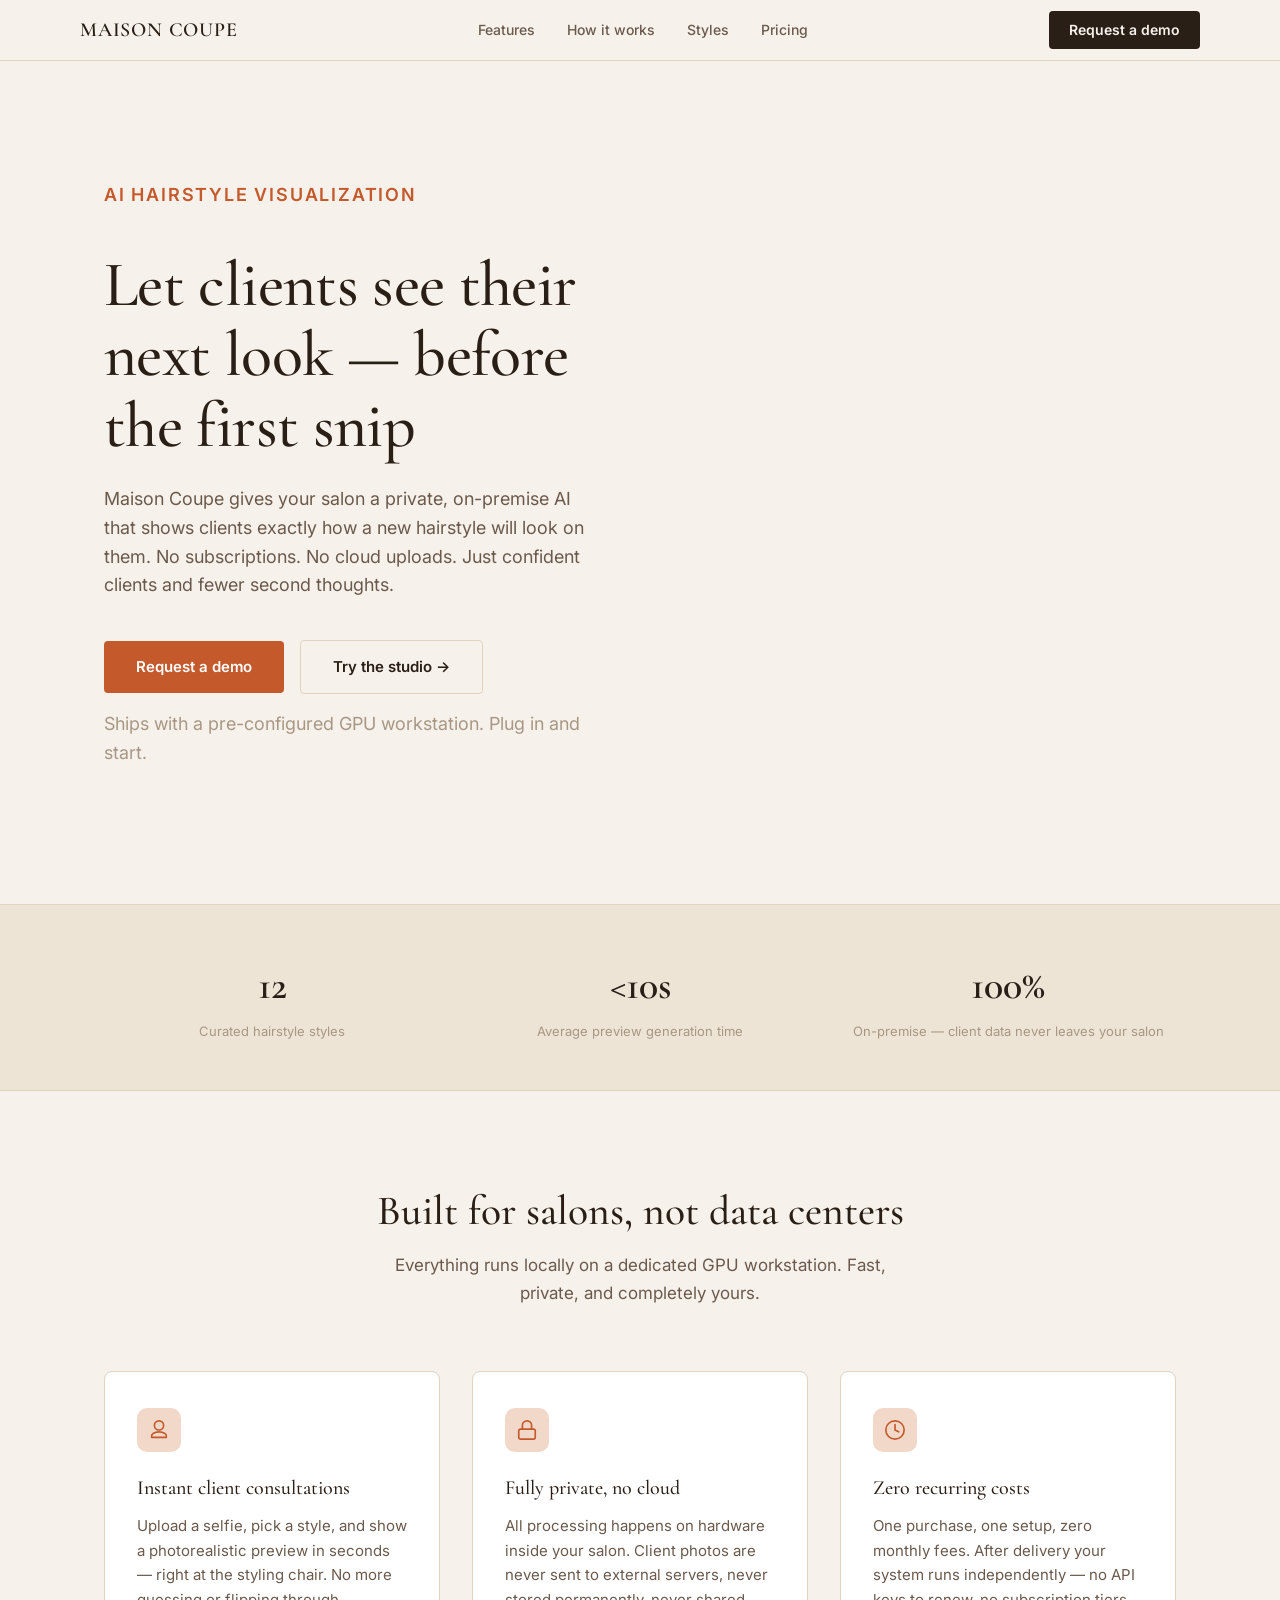
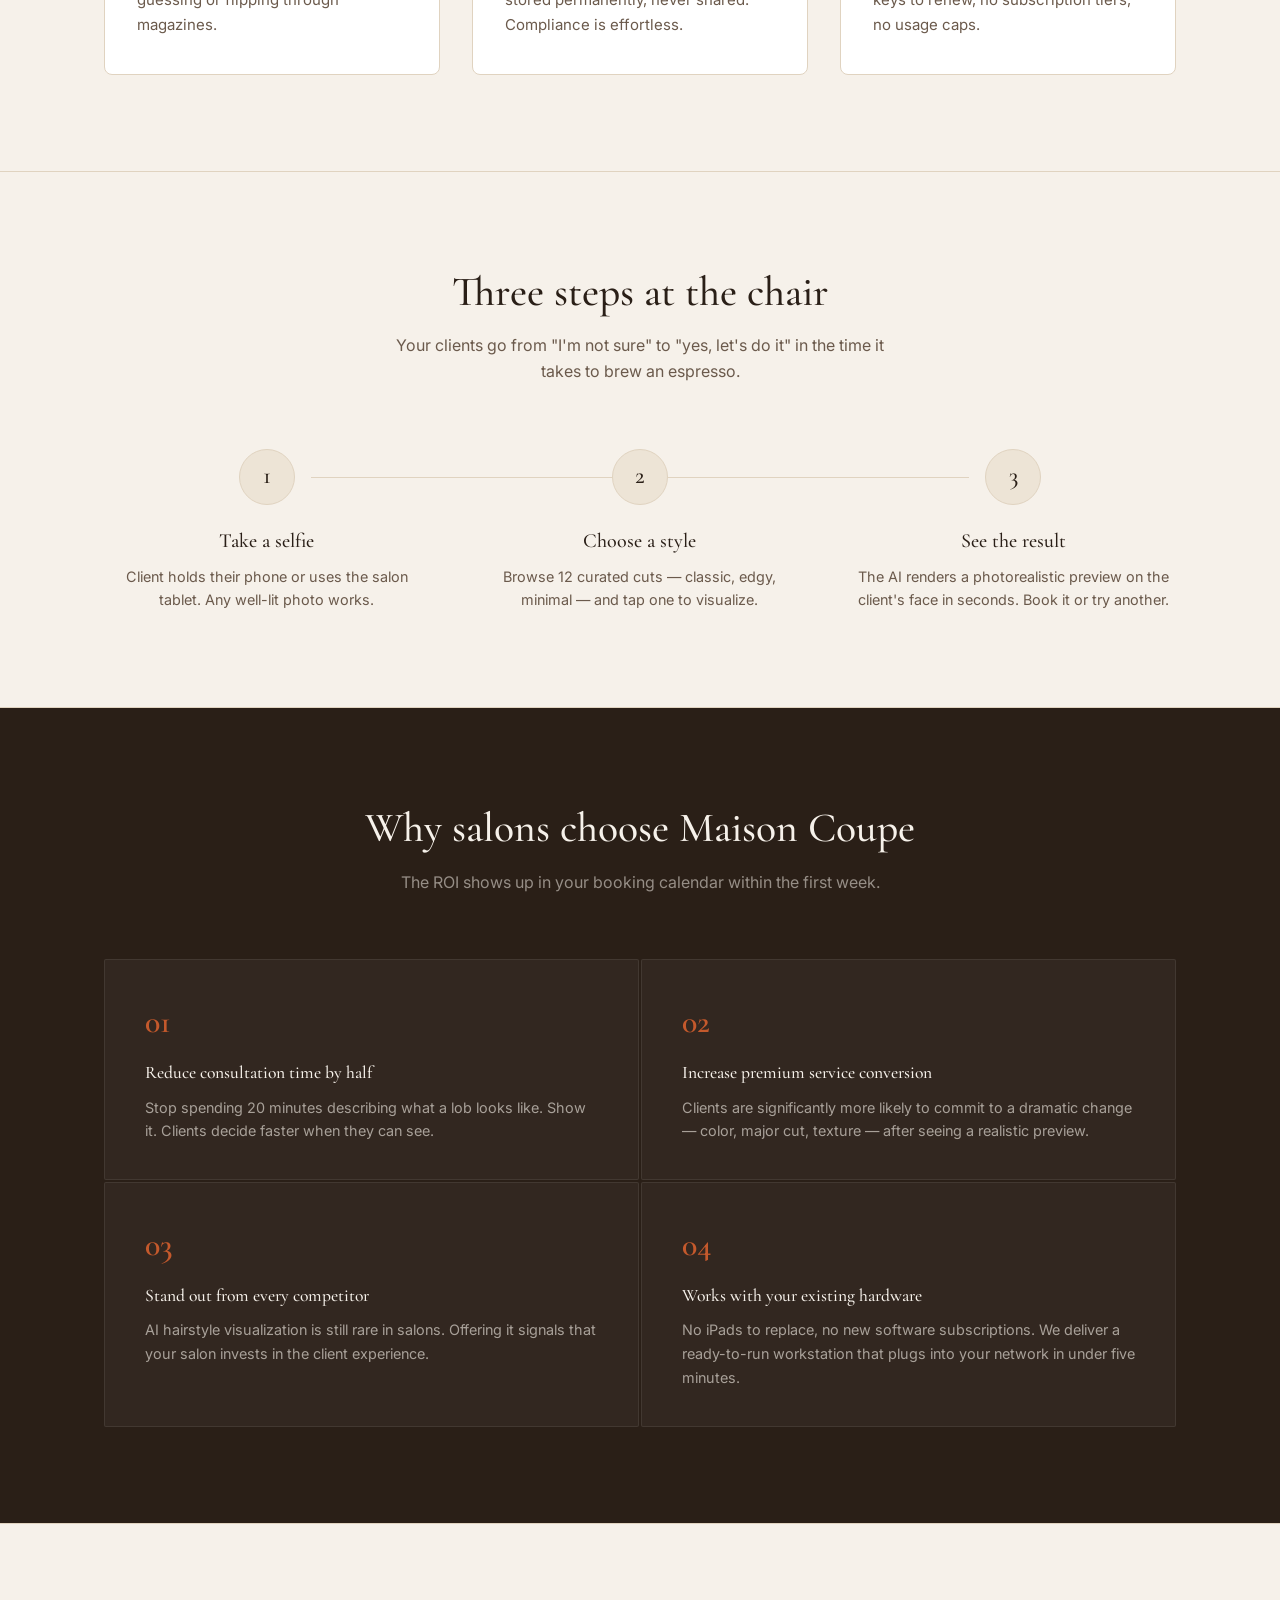
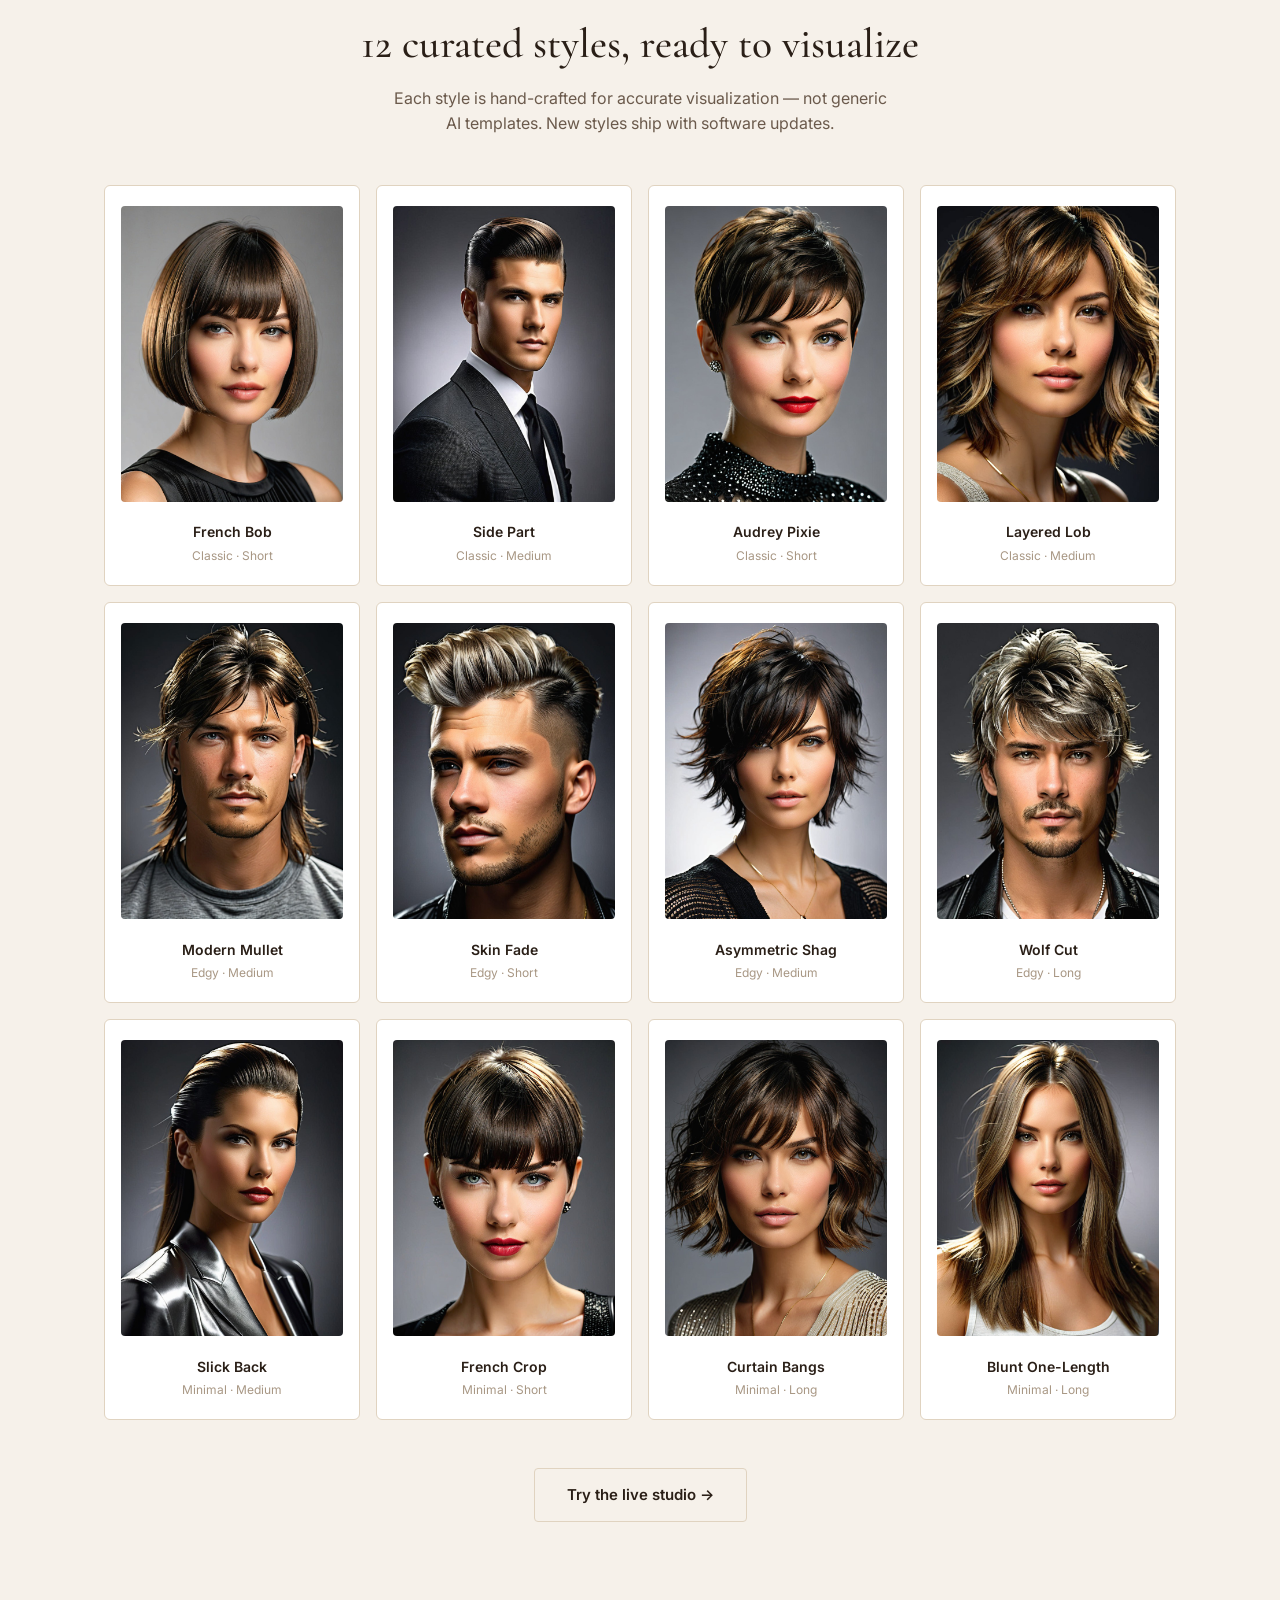
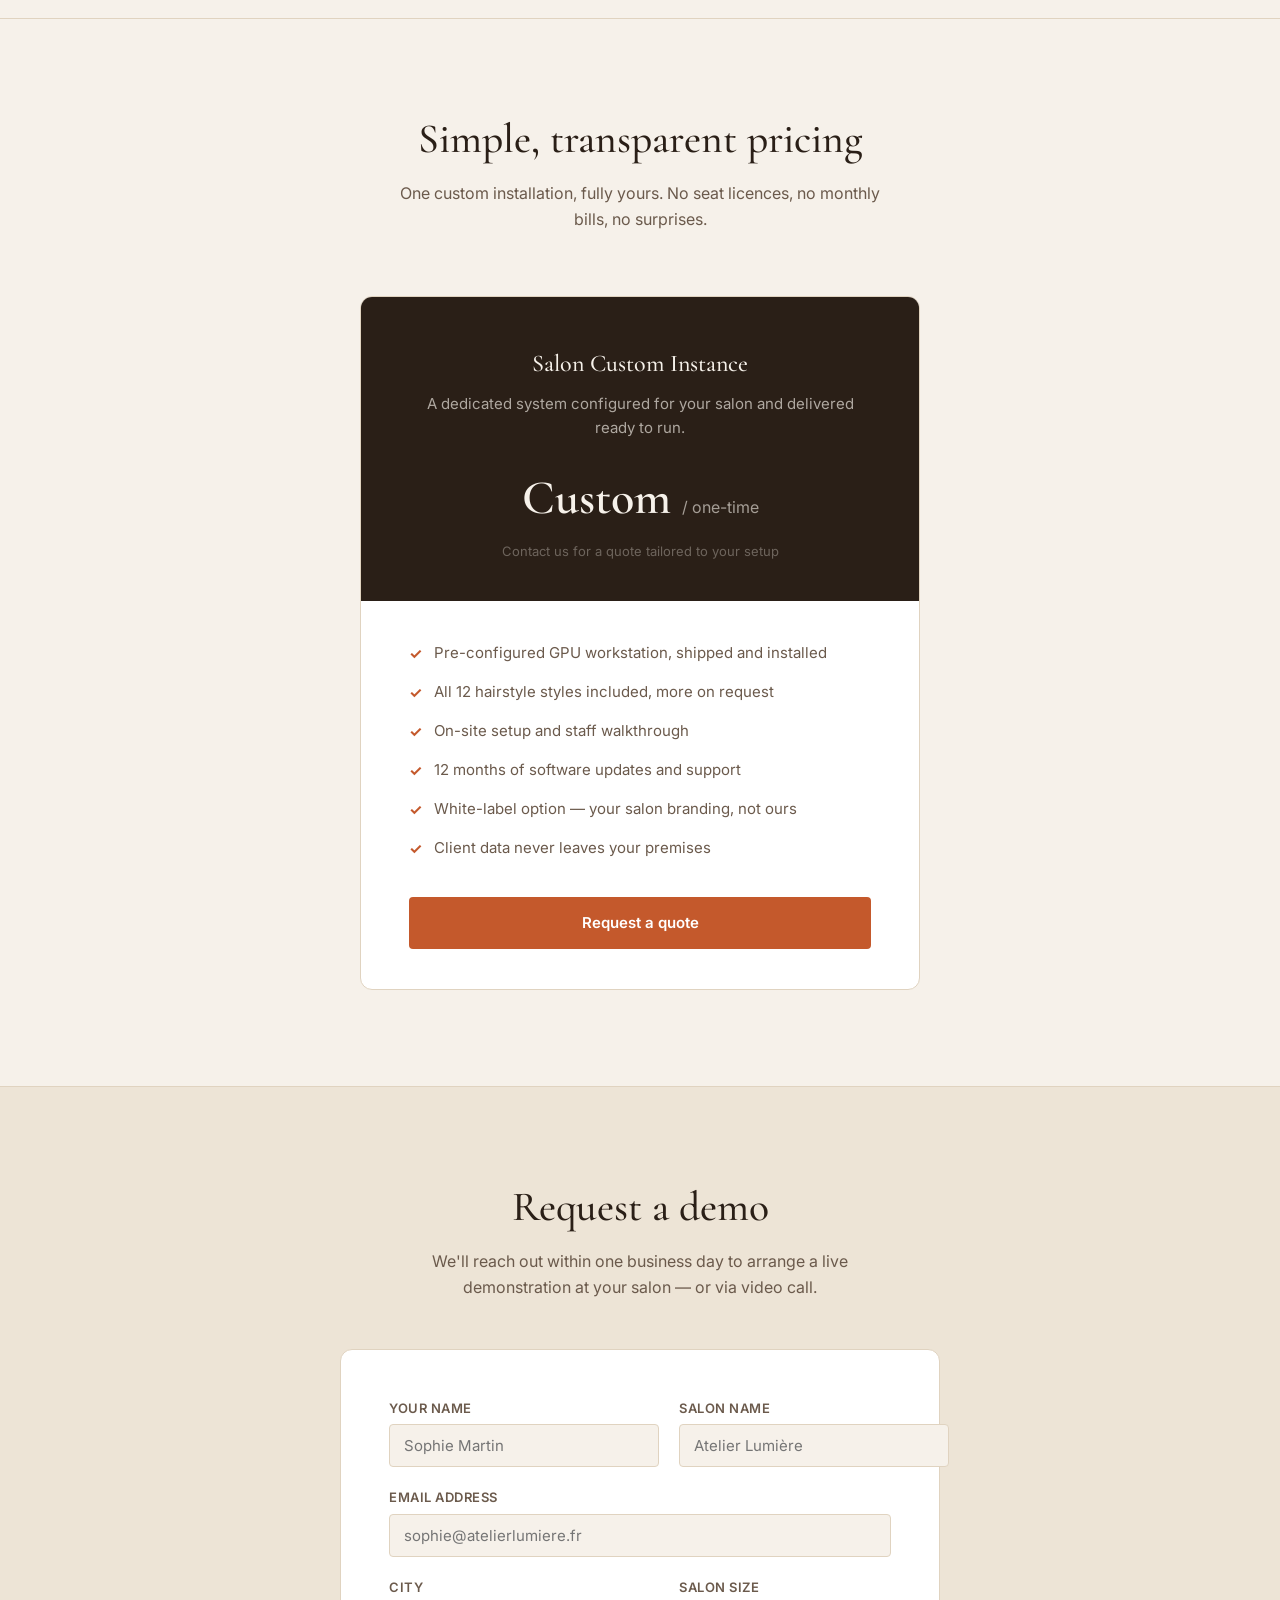
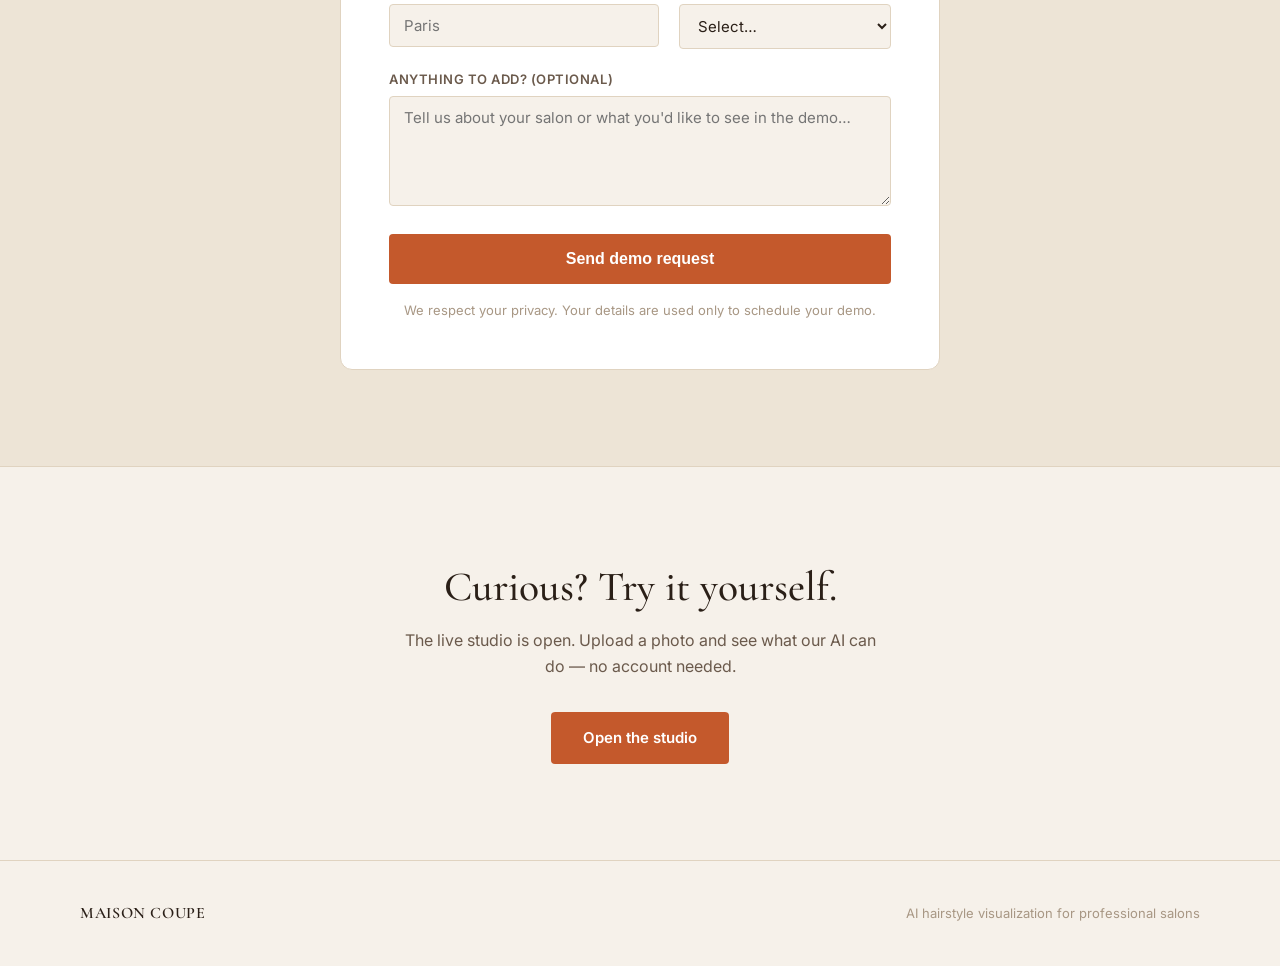
==== public/index.html @ 4256d1d9 "Add Maison Coupe hairstyle visualization app Flask SDXL API with TurboVisionXL, face-swap, optional " ====
<!doctype html>
<html lang="en">
<head>
  <meta charset="utf-8" />
  <meta name="viewport" content="width=device-width, initial-scale=1" />
  <title>Maison Coupe — AI Hairstyle Visualization for Salons</title>
  <link rel="preconnect" href="https://fonts.googleapis.com" />
  <link rel="preconnect" href="https://fonts.gstatic.com" crossorigin />
  <link rel="stylesheet" href="https://fonts.googleapis.com/css2?family=Cormorant+Garamond:ital,wght@0,400;0,500;0,600;1,400;1,500&family=Inter:wght@400;500;600&display=swap" />
  <style>
    *, *::before, *::after { box-sizing: border-box; margin: 0; padding: 0; }

    :root {
      --bg:         #f6f1ea;
      --bg-soft:    #ede4d6;
      --surface:    #ffffff;
      --ink:        #2a1f17;
      --ink-soft:   #6b5a4c;
      --ink-faint:  #a89784;
      --line:       #e0d3c0;
      --accent:     #c4592c;
      --accent-soft:#f1d8c8;
      --r:          4px;
    }

    html { scroll-behavior: smooth; }

    body {
      font-family: 'Inter', sans-serif;
      background: var(--bg);
      color: var(--ink);
      font-size: 16px;
      line-height: 1.6;
    }

    /* ── Typography ──────────────────────────────────────────── */
    h1, h2, h3, .serif { font-family: 'Cormorant Garamond', Georgia, serif; }

    h1 { font-size: clamp(2.4rem, 5vw, 4rem); font-weight: 500; line-height: 1.1; letter-spacing: -0.01em; }
    h2 { font-size: clamp(1.8rem, 3.5vw, 2.6rem); font-weight: 500; line-height: 1.2; }
    h3 { font-size: 1.25rem; font-weight: 500; }
    p  { color: var(--ink-soft); }

    /* ── Layout ──────────────────────────────────────────────── */
    .wrap  { max-width: 1120px; margin: 0 auto; padding: 0 24px; }
    .wrap-sm { max-width: 720px; margin: 0 auto; padding: 0 24px; }

    section { padding: 96px 0; }
    section + section { border-top: 1px solid var(--line); }

    /* ── Nav ─────────────────────────────────────────────────── */
    nav {
      position: sticky; top: 0; z-index: 100;
      background: rgba(246,241,234,.92);
      backdrop-filter: blur(12px);
      border-bottom: 1px solid var(--line);
      padding: 0 24px;
    }
    .nav-inner {
      max-width: 1120px; margin: 0 auto;
      display: flex; align-items: center; justify-content: space-between;
      height: 60px;
    }
    .nav-logo { font-family: 'Cormorant Garamond', serif; font-size: 1.25rem; font-weight: 600; letter-spacing: .04em; text-decoration: none; color: var(--ink); }
    .nav-links { display: flex; gap: 32px; list-style: none; }
    .nav-links a { font-size: .875rem; font-weight: 500; text-decoration: none; color: var(--ink-soft); transition: color .15s; }
    .nav-links a:hover { color: var(--ink); }
    .nav-cta { font-size: .875rem; font-weight: 600; padding: 8px 20px; border-radius: var(--r); background: var(--ink); color: var(--bg); text-decoration: none; transition: opacity .15s; }
    .nav-cta:hover { opacity: .8; }

    /* ── Buttons ─────────────────────────────────────────────── */
    .btn {
      display: inline-block; font-size: .9375rem; font-weight: 600;
      padding: 14px 32px; border-radius: var(--r);
      text-decoration: none; transition: opacity .15s, transform .1s;
      cursor: pointer; border: none;
    }
    .btn:active { transform: scale(.98); }
    .btn-primary { background: var(--accent); color: #fff; }
    .btn-primary:hover { opacity: .88; }
    .btn-ghost   { background: transparent; color: var(--ink); border: 1.5px solid var(--line); }
    .btn-ghost:hover { border-color: var(--ink-soft); }

    /* ── Hero ────────────────────────────────────────────────── */
    .hero {
      padding: 120px 0 96px;
      display: grid;
      grid-template-columns: 1fr 1fr;
      gap: 64px;
      align-items: center;
    }
    .hero-eyebrow {
      font-size: .75rem; font-weight: 600; letter-spacing: .1em; text-transform: uppercase;
      color: var(--accent); margin-bottom: 20px;
    }
    .hero h1 { margin-bottom: 24px; }
    .hero p   { font-size: 1.125rem; margin-bottom: 40px; max-width: 480px; }
    .hero-actions { display: flex; gap: 16px; flex-wrap: wrap; align-items: center; }
    .hero-note { font-size: .8125rem; color: var(--ink-faint); }

    .hero-visual {
      background: var(--bg-soft);
      border: 1px solid var(--line);
      border-radius: 8px;
      aspect-ratio: 4/5;
      display: flex; flex-direction: column;
      overflow: hidden;
      position: relative;
    }
    .hero-visual-label {
      font-size: .6875rem; font-weight: 600; letter-spacing: .08em; text-transform: uppercase;
      color: var(--ink-faint); padding: 16px 20px 0;
    }
    .before-after {
      flex: 1;
      display: grid; grid-template-columns: 1fr 1fr;
      gap: 8px; padding: 12px 16px 16px;
    }
    .ba-card {
      border-radius: 6px; background: var(--bg);
      border: 1px solid var(--line);
      display: flex; flex-direction: column; align-items: center; justify-content: center;
      padding: 20px 12px; gap: 10px;
    }
    .ba-card-label { font-size: .6875rem; font-weight: 600; letter-spacing: .06em; text-transform: uppercase; color: var(--ink-faint); }
    .silhouette-demo {
      width: 64px; height: 80px;
      display: flex; align-items: center; justify-content: center;
    }
    .arrow-between {
      position: absolute; top: 50%; left: 50%;
      transform: translate(-50%, -50%);
      width: 32px; height: 32px;
      background: var(--surface); border: 1px solid var(--line);
      border-radius: 50%;
      display: flex; align-items: center; justify-content: center;
      font-size: .75rem; color: var(--ink-soft); z-index: 2;
    }
    .demo-pill {
      margin: 0 16px 16px;
      background: var(--accent-soft);
      border-radius: 4px;
      padding: 10px 16px;
      font-size: .8125rem; color: var(--accent);
      font-weight: 600; text-align: center;
    }

    /* ── Stats strip ─────────────────────────────────────────── */
    .stats {
      padding: 48px 0;
      background: var(--bg-soft);
      border-top: 1px solid var(--line);
      border-bottom: 1px solid var(--line);
    }
    .stats-grid {
      display: grid; grid-template-columns: repeat(3, 1fr);
      gap: 32px; text-align: center;
    }
    .stat-number { font-family: 'Cormorant Garamond', serif; font-size: 2.5rem; font-weight: 600; color: var(--ink); }
    .stat-label  { font-size: .8125rem; color: var(--ink-faint); margin-top: 4px; }

    /* ── Features ────────────────────────────────────────────── */
    .features-header { text-align: center; margin-bottom: 64px; }
    .features-header p { margin: 16px auto 0; max-width: 540px; font-size: 1.0625rem; }
    .features-grid { display: grid; grid-template-columns: repeat(3, 1fr); gap: 32px; }
    .feature-card {
      background: var(--surface);
      border: 1px solid var(--line);
      border-radius: 8px;
      padding: 36px 32px;
    }
    .feature-icon {
      width: 44px; height: 44px; border-radius: 10px;
      background: var(--accent-soft);
      display: flex; align-items: center; justify-content: center;
      margin-bottom: 20px;
    }
    .feature-icon svg { width: 22px; height: 22px; stroke: var(--accent); fill: none; stroke-width: 1.8; }
    .feature-card h3 { margin-bottom: 10px; }
    .feature-card p { font-size: .9375rem; line-height: 1.65; }

    /* ── How it works ────────────────────────────────────────── */
    .how-header { text-align: center; margin-bottom: 64px; }
    .how-header p { margin: 16px auto 0; max-width: 500px; }
    .steps { display: grid; grid-template-columns: repeat(3, 1fr); gap: 48px; position: relative; }
    .steps::before {
      content: '';
      position: absolute; top: 28px; left: calc(16.67% + 28px); right: calc(16.67% + 28px);
      height: 1px; background: var(--line);
    }
    .step { text-align: center; }
    .step-num {
      width: 56px; height: 56px; border-radius: 50%;
      background: var(--bg-soft); border: 1px solid var(--line);
      font-family: 'Cormorant Garamond', serif; font-size: 1.5rem; font-weight: 500;
      display: flex; align-items: center; justify-content: center;
      margin: 0 auto 20px; position: relative; z-index: 1;
      color: var(--ink);
    }
    .step h3 { margin-bottom: 8px; }
    .step p { font-size: .9rem; }

    /* ── Benefits ────────────────────────────────────────────── */
    .benefits { background: var(--ink); color: var(--bg); }
    .benefits h2, .benefits p { color: inherit; }
    .benefits p { color: rgba(246,241,234,.7); }
    .benefits-header { text-align: center; margin-bottom: 64px; }
    .benefits-header p { margin: 16px auto 0; max-width: 520px; opacity: .75; }
    .benefits-grid { display: grid; grid-template-columns: repeat(2, 1fr); gap: 2px; }
    .benefit-item {
      background: rgba(255,255,255,.04);
      border: 1px solid rgba(255,255,255,.08);
      padding: 36px 40px;
      border-radius: 2px;
    }
    .benefit-item h3 { color: var(--bg); margin-bottom: 8px; font-size: 1.1rem; }
    .benefit-item p  { font-size: .9rem; color: rgba(246,241,234,.6); line-height: 1.65; }
    .benefit-num {
      font-family: 'Cormorant Garamond', serif; font-size: 2rem; color: var(--accent);
      font-weight: 600; margin-bottom: 12px; display: block;
    }

    /* ── Styles catalog ──────────────────────────────────────── */
    .catalog-header { text-align: center; margin-bottom: 48px; }
    .catalog-header p { margin: 16px auto 0; max-width: 500px; }
    .catalog-grid {
      display: grid; grid-template-columns: repeat(4, 1fr);
      gap: 16px;
    }
    .catalog-item {
      background: var(--surface); border: 1px solid var(--line);
      border-radius: 6px; padding: 20px 16px; text-align: center;
    }
    .catalog-img {
      width: 100%; aspect-ratio: 3/4; object-fit: cover;
      border-radius: 4px; margin-bottom: 12px;
      background: var(--bg-soft);
    }
    .catalog-item-name { font-size: .875rem; font-weight: 600; color: var(--ink); }
    .catalog-item-mood { font-size: .75rem; color: var(--ink-faint); margin-top: 2px; }

    /* ── Pricing ─────────────────────────────────────────────── */
    .pricing-header { text-align: center; margin-bottom: 64px; }
    .pricing-header p { margin: 16px auto 0; max-width: 480px; }
    .pricing-card {
      max-width: 560px; margin: 0 auto;
      background: var(--surface); border: 1px solid var(--line);
      border-radius: 12px; overflow: hidden;
    }
    .pricing-top {
      background: var(--ink); color: var(--bg);
      padding: 48px 48px 40px; text-align: center;
    }
    .pricing-top h3 { font-size: 1.5rem; color: var(--bg); margin-bottom: 8px; }
    .pricing-top p  { color: rgba(246,241,234,.65); font-size: .9375rem; }
    .pricing-price {
      font-family: 'Cormorant Garamond', serif;
      font-size: 3rem; font-weight: 600; color: var(--bg);
      margin: 20px 0 4px;
    }
    .pricing-price span { font-size: 1rem; font-weight: 400; opacity: .6; font-family: 'Inter', sans-serif; }
    .pricing-body { padding: 40px 48px; }
    .pricing-features { list-style: none; display: flex; flex-direction: column; gap: 14px; margin-bottom: 36px; }
    .pricing-features li {
      display: flex; gap: 12px; align-items: flex-start;
      font-size: .9375rem; color: var(--ink-soft);
    }
    .pricing-features li::before {
      content: '✓'; color: var(--accent); font-weight: 700;
      flex-shrink: 0; margin-top: 1px;
    }
    .pricing-cta { display: block; text-align: center; }

    /* ── Demo form ───────────────────────────────────────────── */
    .form-section { background: var(--bg-soft); }
    .form-header { text-align: center; margin-bottom: 48px; }
    .form-header p { margin: 16px auto 0; max-width: 480px; }
    .form-card {
      max-width: 600px; margin: 0 auto;
      background: var(--surface); border: 1px solid var(--line);
      border-radius: 12px; padding: 48px;
    }
    .form-row { display: grid; grid-template-columns: 1fr 1fr; gap: 20px; }
    .field { display: flex; flex-direction: column; gap: 6px; margin-bottom: 20px; }
    .field label { font-size: .8125rem; font-weight: 600; letter-spacing: .04em; text-transform: uppercase; color: var(--ink-soft); }
    .field input, .field textarea, .field select {
      padding: 11px 14px; border-radius: var(--r);
      border: 1.5px solid var(--line);
      background: var(--bg); color: var(--ink);
      font-family: inherit; font-size: .9375rem;
      transition: border-color .15s;
      outline: none;
    }
    .field input:focus, .field textarea:focus, .field select:focus {
      border-color: var(--ink-soft);
    }
    .field textarea { resize: vertical; min-height: 110px; }
    .form-submit { width: 100%; margin-top: 8px; font-size: 1rem; padding: 16px; }
    .form-note { text-align: center; font-size: .8125rem; color: var(--ink-faint); margin-top: 16px; }

    .form-success {
      display: none; text-align: center;
      padding: 48px; background: var(--surface);
      border: 1px solid var(--line); border-radius: 12px;
    }
    .form-success-icon {
      width: 56px; height: 56px; border-radius: 50%;
      background: var(--accent-soft); margin: 0 auto 20px;
      display: flex; align-items: center; justify-content: center;
      font-size: 1.5rem;
    }
    .form-success h3 { font-size: 1.5rem; margin-bottom: 8px; }
    .form-success p { max-width: 360px; margin: 0 auto; }

    /* ── Studio teaser ───────────────────────────────────────── */
    .studio-teaser { text-align: center; }
    .studio-teaser p { margin: 16px auto 32px; max-width: 480px; }

    /* ── Footer ──────────────────────────────────────────────── */
    footer {
      border-top: 1px solid var(--line);
      padding: 40px 24px;
    }
    .footer-inner {
      max-width: 1120px; margin: 0 auto;
      display: flex; justify-content: space-between; align-items: center;
      flex-wrap: wrap; gap: 16px;
    }
    .footer-brand { font-family: 'Cormorant Garamond', serif; font-size: 1rem; font-weight: 600; letter-spacing: .04em; color: var(--ink); }
    .footer-meta  { font-size: .8125rem; color: var(--ink-faint); }

    /* ── Responsive ──────────────────────────────────────────── */
    @media (max-width: 900px) {
      .hero               { grid-template-columns: 1fr; }
      .hero-visual        { aspect-ratio: 16/9; }
      .features-grid      { grid-template-columns: 1fr; gap: 20px; }
      .steps              { grid-template-columns: 1fr; gap: 32px; }
      .steps::before      { display: none; }
      .benefits-grid      { grid-template-columns: 1fr; }
      .catalog-grid       { grid-template-columns: repeat(2, 1fr); }
      .stats-grid         { grid-template-columns: 1fr; gap: 24px; }
      .form-row           { grid-template-columns: 1fr; }
      .form-card          { padding: 32px 24px; }
      .pricing-body       { padding: 32px 24px; }
      .pricing-top        { padding: 36px 24px; }
    }
    @media (max-width: 600px) {
      section             { padding: 64px 0; }
      .nav-links          { display: none; }
      .hero               { padding: 72px 0 64px; }
      .catalog-grid       { grid-template-columns: repeat(2, 1fr); gap: 12px; }
    }
  </style>
</head>
<body>

<!-- ── Navigation ──────────────────────────────────────────────── -->
<nav>
  <div class="nav-inner">
    <a class="nav-logo" href="/">MAISON COUPE</a>
    <ul class="nav-links">
      <li><a href="#features">Features</a></li>
      <li><a href="#how-it-works">How it works</a></li>
      <li><a href="#styles">Styles</a></li>
      <li><a href="#pricing">Pricing</a></li>
    </ul>
    <a class="nav-cta" href="#demo">Request a demo</a>
  </div>
</nav>

<!-- ── Hero ────────────────────────────────────────────────────── -->
<section style="padding: 0; border: none;">
  <div class="wrap">
    <div class="hero">
      <div class="hero-copy">
        <p class="hero-eyebrow">AI Hairstyle Visualization</p>
        <h1>Let clients see their next look — before the first snip</h1>
        <p>Maison Coupe gives your salon a private, on-premise AI that shows clients exactly how a new hairstyle will look on them. No subscriptions. No cloud uploads. Just confident clients and fewer second thoughts.</p>
        <div class="hero-actions">
          <a class="btn btn-primary" href="#demo">Request a demo</a>
          <a class="btn btn-ghost" href="/studio">Try the studio →</a>
        </div>
        <p class="hero-note" style="margin-top: 16px;">Ships with a pre-configured GPU workstation. Plug in and start.</p>
      </div>
    </div>
  </div>
</section>

<!-- ── Stats ────────────────────────────────────────────────────── -->
<div class="stats">
  <div class="wrap">
    <div class="stats-grid">
      <div>
        <div class="stat-number">12</div>
        <div class="stat-label">Curated hairstyle styles</div>
      </div>
      <div>
        <div class="stat-number">&lt;10s</div>
        <div class="stat-label">Average preview generation time</div>
      </div>
      <div>
        <div class="stat-number">100%</div>
        <div class="stat-label">On-premise — client data never leaves your salon</div>
      </div>
    </div>
  </div>
</div>

<!-- ── Features ─────────────────────────────────────────────────── -->
<section id="features">
  <div class="wrap">
    <div class="features-header">
      <h2>Built for salons, not data centers</h2>
      <p>Everything runs locally on a dedicated GPU workstation. Fast, private, and completely yours.</p>
    </div>
    <div class="features-grid">
      <div class="feature-card">
        <div class="feature-icon">
          <svg viewBox="0 0 24 24"><path d="M12 2a5 5 0 1 1 0 10A5 5 0 0 1 12 2zm0 12c5.33 0 8 2.67 8 4v2H4v-2c0-1.33 2.67-4 8-4z" stroke-linecap="round" stroke-linejoin="round"/></svg>
        </div>
        <h3>Instant client consultations</h3>
        <p>Upload a selfie, pick a style, and show a photorealistic preview in seconds — right at the styling chair. No more guessing or flipping through magazines.</p>
      </div>
      <div class="feature-card">
        <div class="feature-icon">
          <svg viewBox="0 0 24 24"><rect x="3" y="11" width="18" height="11" rx="2"/><path d="M7 11V7a5 5 0 0 1 10 0v4" stroke-linecap="round" stroke-linejoin="round"/></svg>
        </div>
        <h3>Fully private, no cloud</h3>
        <p>All processing happens on hardware inside your salon. Client photos are never sent to external servers, never stored permanently, never shared. Compliance is effortless.</p>
      </div>
      <div class="feature-card">
        <div class="feature-icon">
          <svg viewBox="0 0 24 24"><circle cx="12" cy="12" r="10"/><path d="M12 6v6l4 2" stroke-linecap="round" stroke-linejoin="round"/></svg>
        </div>
        <h3>Zero recurring costs</h3>
        <p>One purchase, one setup, zero monthly fees. After delivery your system runs independently — no API keys to renew, no subscription tiers, no usage caps.</p>
      </div>
    </div>
  </div>
</section>

<!-- ── How it works ──────────────────────────────────────────────── -->
<section id="how-it-works">
  <div class="wrap">
    <div class="how-header">
      <h2>Three steps at the chair</h2>
      <p>Your clients go from "I'm not sure" to "yes, let's do it" in the time it takes to brew an espresso.</p>
    </div>
    <div class="steps">
      <div class="step">
        <div class="step-num">1</div>
        <h3>Take a selfie</h3>
        <p>Client holds their phone or uses the salon tablet. Any well-lit photo works.</p>
      </div>
      <div class="step">
        <div class="step-num">2</div>
        <h3>Choose a style</h3>
        <p>Browse 12 curated cuts — classic, edgy, minimal — and tap one to visualize.</p>
      </div>
      <div class="step">
        <div class="step-num">3</div>
        <h3>See the result</h3>
        <p>The AI renders a photorealistic preview on the client's face in seconds. Book it or try another.</p>
      </div>
    </div>
  </div>
</section>

<!-- ── Benefits ──────────────────────────────────────────────────── -->
<section class="benefits">
  <div class="wrap">
    <div class="benefits-header">
      <h2>Why salons choose Maison Coupe</h2>
      <p>The ROI shows up in your booking calendar within the first week.</p>
    </div>
    <div class="benefits-grid">
      <div class="benefit-item">
        <span class="benefit-num">01</span>
        <h3>Reduce consultation time by half</h3>
        <p>Stop spending 20 minutes describing what a lob looks like. Show it. Clients decide faster when they can see.</p>
      </div>
      <div class="benefit-item">
        <span class="benefit-num">02</span>
        <h3>Increase premium service conversion</h3>
        <p>Clients are significantly more likely to commit to a dramatic change — color, major cut, texture — after seeing a realistic preview.</p>
      </div>
      <div class="benefit-item">
        <span class="benefit-num">03</span>
        <h3>Stand out from every competitor</h3>
        <p>AI hairstyle visualization is still rare in salons. Offering it signals that your salon invests in the client experience.</p>
      </div>
      <div class="benefit-item">
        <span class="benefit-num">04</span>
        <h3>Works with your existing hardware</h3>
        <p>No iPads to replace, no new software subscriptions. We deliver a ready-to-run workstation that plugs into your network in under five minutes.</p>
      </div>
    </div>
  </div>
</section>

<!-- ── Style catalog ─────────────────────────────────────────────── -->
<section id="styles">
  <div class="wrap">
    <div class="catalog-header">
      <h2>12 curated styles, ready to visualize</h2>
      <p>Each style is hand-crafted for accurate visualization — not generic AI templates. New styles ship with software updates.</p>
    </div>
    <div class="catalog-grid">
      <div class="catalog-item">
        <img class="catalog-img" src="static/haircuts/bob.jpg" alt="French Bob" loading="lazy" />
        <div class="catalog-item-name">French Bob</div>
        <div class="catalog-item-mood">Classic · Short</div>
      </div>
      <div class="catalog-item">
        <img class="catalog-img" src="static/haircuts/sidepart.jpg" alt="Side Part" loading="lazy" />
        <div class="catalog-item-name">Side Part</div>
        <div class="catalog-item-mood">Classic · Medium</div>
      </div>
      <div class="catalog-item">
        <img class="catalog-img" src="static/haircuts/pixie.jpg" alt="Audrey Pixie" loading="lazy" />
        <div class="catalog-item-name">Audrey Pixie</div>
        <div class="catalog-item-mood">Classic · Short</div>
      </div>
      <div class="catalog-item">
        <img class="catalog-img" src="static/haircuts/lob.jpg" alt="Layered Lob" loading="lazy" />
        <div class="catalog-item-name">Layered Lob</div>
        <div class="catalog-item-mood">Classic · Medium</div>
      </div>
      <div class="catalog-item">
        <img class="catalog-img" src="static/haircuts/mullet.jpg" alt="Modern Mullet" loading="lazy" />
        <div class="catalog-item-name">Modern Mullet</div>
        <div class="catalog-item-mood">Edgy · Medium</div>
      </div>
      <div class="catalog-item">
        <img class="catalog-img" src="static/haircuts/fade.jpg" alt="Skin Fade" loading="lazy" />
        <div class="catalog-item-name">Skin Fade</div>
        <div class="catalog-item-mood">Edgy · Short</div>
      </div>
      <div class="catalog-item">
        <img class="catalog-img" src="static/haircuts/asym.jpg" alt="Asymmetric Shag" loading="lazy" />
        <div class="catalog-item-name">Asymmetric Shag</div>
        <div class="catalog-item-mood">Edgy · Medium</div>
      </div>
      <div class="catalog-item">
        <img class="catalog-img" src="static/haircuts/wolf.jpg" alt="Wolf Cut" loading="lazy" />
        <div class="catalog-item-name">Wolf Cut</div>
        <div class="catalog-item-mood">Edgy · Long</div>
      </div>
      <div class="catalog-item">
        <img class="catalog-img" src="static/haircuts/slick.jpg" alt="Slick Back" loading="lazy" />
        <div class="catalog-item-name">Slick Back</div>
        <div class="catalog-item-mood">Minimal · Medium</div>
      </div>
      <div class="catalog-item">
        <img class="catalog-img" src="static/haircuts/crop.jpg" alt="French Crop" loading="lazy" />
        <div class="catalog-item-name">French Crop</div>
        <div class="catalog-item-mood">Minimal · Short</div>
      </div>
      <div class="catalog-item">
        <img class="catalog-img" src="static/haircuts/curtain.jpg" alt="Curtain Bangs" loading="lazy" />
        <div class="catalog-item-name">Curtain Bangs</div>
        <div class="catalog-item-mood">Minimal · Long</div>
      </div>
      <div class="catalog-item">
        <img class="catalog-img" src="static/haircuts/blunt.jpg" alt="Blunt One-Length" loading="lazy" />
        <div class="catalog-item-name">Blunt One-Length</div>
        <div class="catalog-item-mood">Minimal · Long</div>
      </div>
    </div>
    <div style="text-align:center; margin-top: 48px;">
      <a class="btn btn-ghost" href="/studio">Try the live studio →</a>
    </div>
  </div>
</section>

<!-- ── Pricing ────────────────────────────────────────────────────── -->
<section id="pricing">
  <div class="wrap">
    <div class="pricing-header">
      <h2>Simple, transparent pricing</h2>
      <p>One custom installation, fully yours. No seat licences, no monthly bills, no surprises.</p>
    </div>
    <div class="pricing-card">
      <div class="pricing-top">
        <h3>Salon Custom Instance</h3>
        <p>A dedicated system configured for your salon and delivered ready to run.</p>
        <div class="pricing-price">Custom <span>/ one-time</span></div>
        <p style="font-size:.8125rem; margin-top: 4px; opacity:.5;">Contact us for a quote tailored to your setup</p>
      </div>
      <div class="pricing-body">
        <ul class="pricing-features">
          <li>Pre-configured GPU workstation, shipped and installed</li>
          <li>All 12 hairstyle styles included, more on request</li>
          <li>On-site setup and staff walkthrough</li>
          <li>12 months of software updates and support</li>
          <li>White-label option — your salon branding, not ours</li>
          <li>Client data never leaves your premises</li>
        </ul>
        <a class="btn btn-primary pricing-cta" href="#demo">Request a quote</a>
      </div>
    </div>
  </div>
</section>

<!-- ── Demo request form ─────────────────────────────────────────── -->
<section class="form-section" id="demo">
  <div class="wrap-sm">
    <div class="form-header">
      <h2>Request a demo</h2>
      <p>We'll reach out within one business day to arrange a live demonstration at your salon — or via video call.</p>
    </div>

    <div class="form-card" id="form-card">
      <form id="demo-form" action="https://formspree.io/f/mjglnpjd" method="POST" novalidate>
        <div class="form-row">
          <div class="field">
            <label for="f-name">Your name</label>
            <input id="f-name" name="name" type="text" placeholder="Sophie Martin" required />
          </div>
          <div class="field">
            <label for="f-salon">Salon name</label>
            <input id="f-salon" name="salon" type="text" placeholder="Atelier Lumière" required />
          </div>
        </div>
        <div class="field">
          <label for="f-email">Email address</label>
          <input id="f-email" name="email" type="email" placeholder="sophie@atelierlumiere.fr" required />
        </div>
        <div class="form-row">
          <div class="field">
            <label for="f-city">City</label>
            <input id="f-city" name="city" type="text" placeholder="Paris" />
          </div>
          <div class="field">
            <label for="f-size">Salon size</label>
            <select id="f-size" name="salon_size">
              <option value="">Select…</option>
              <option>Solo / independent</option>
              <option>2–5 stylists</option>
              <option>6–15 stylists</option>
              <option>16+ stylists / group</option>
            </select>
          </div>
        </div>
        <div class="field">
          <label for="f-message">Anything to add? (optional)</label>
          <textarea id="f-message" name="message" placeholder="Tell us about your salon or what you'd like to see in the demo…"></textarea>
        </div>
        <button class="btn btn-primary form-submit" type="submit">Send demo request</button>
        <p class="form-note">We respect your privacy. Your details are used only to schedule your demo.</p>
      </form>
    </div>

    <div class="form-success" id="form-success">
      <div class="form-success-icon">✓</div>
      <h3>Request received</h3>
      <p>Thank you — we'll be in touch within one business day to arrange your demo.</p>
    </div>
  </div>
</section>

<!-- ── Studio teaser ─────────────────────────────────────────────── -->
<section>
  <div class="wrap">
    <div class="studio-teaser">
      <h2>Curious? Try it yourself.</h2>
      <p>The live studio is open. Upload a photo and see what our AI can do — no account needed.</p>
      <a class="btn btn-primary" href="/studio">Open the studio</a>
    </div>
  </div>
</section>

<!-- ── Footer ────────────────────────────────────────────────────── -->
<footer>
  <div class="footer-inner">
    <span class="footer-brand">MAISON COUPE</span>
    <span class="footer-meta">AI hairstyle visualization for professional salons</span>
  </div>
</footer>

<script>
  document.getElementById('demo-form').addEventListener('submit', async function(e) {
    e.preventDefault();
    const name  = document.getElementById('f-name').value.trim();
    const email = document.getElementById('f-email').value.trim();
    const salon = document.getElementById('f-salon').value.trim();
    if (!name || !email || !salon) {
      alert('Please fill in your name, salon name, and email address.');
      return;
    }
    const btn = this.querySelector('button[type="submit"]');
    btn.disabled = true;
    btn.textContent = 'Sending…';
    try {
      const res = await fetch(this.action, {
        method: 'POST',
        body: new FormData(this),
        headers: { 'Accept': 'application/json' },
      });
      if (res.ok) {
        document.getElementById('form-card').style.display    = 'none';
        document.getElementById('form-success').style.display = 'block';
      } else {
        btn.disabled = false;
        btn.textContent = 'Send demo request';
        alert('There was a problem sending your request. Please try again or email us directly.');
      }
    } catch (_) {
      btn.disabled = false;
      btn.textContent = 'Send demo request';
      alert('Could not connect. Please check your internet connection and try again.');
    }
  });
</script>

</body>
</html>
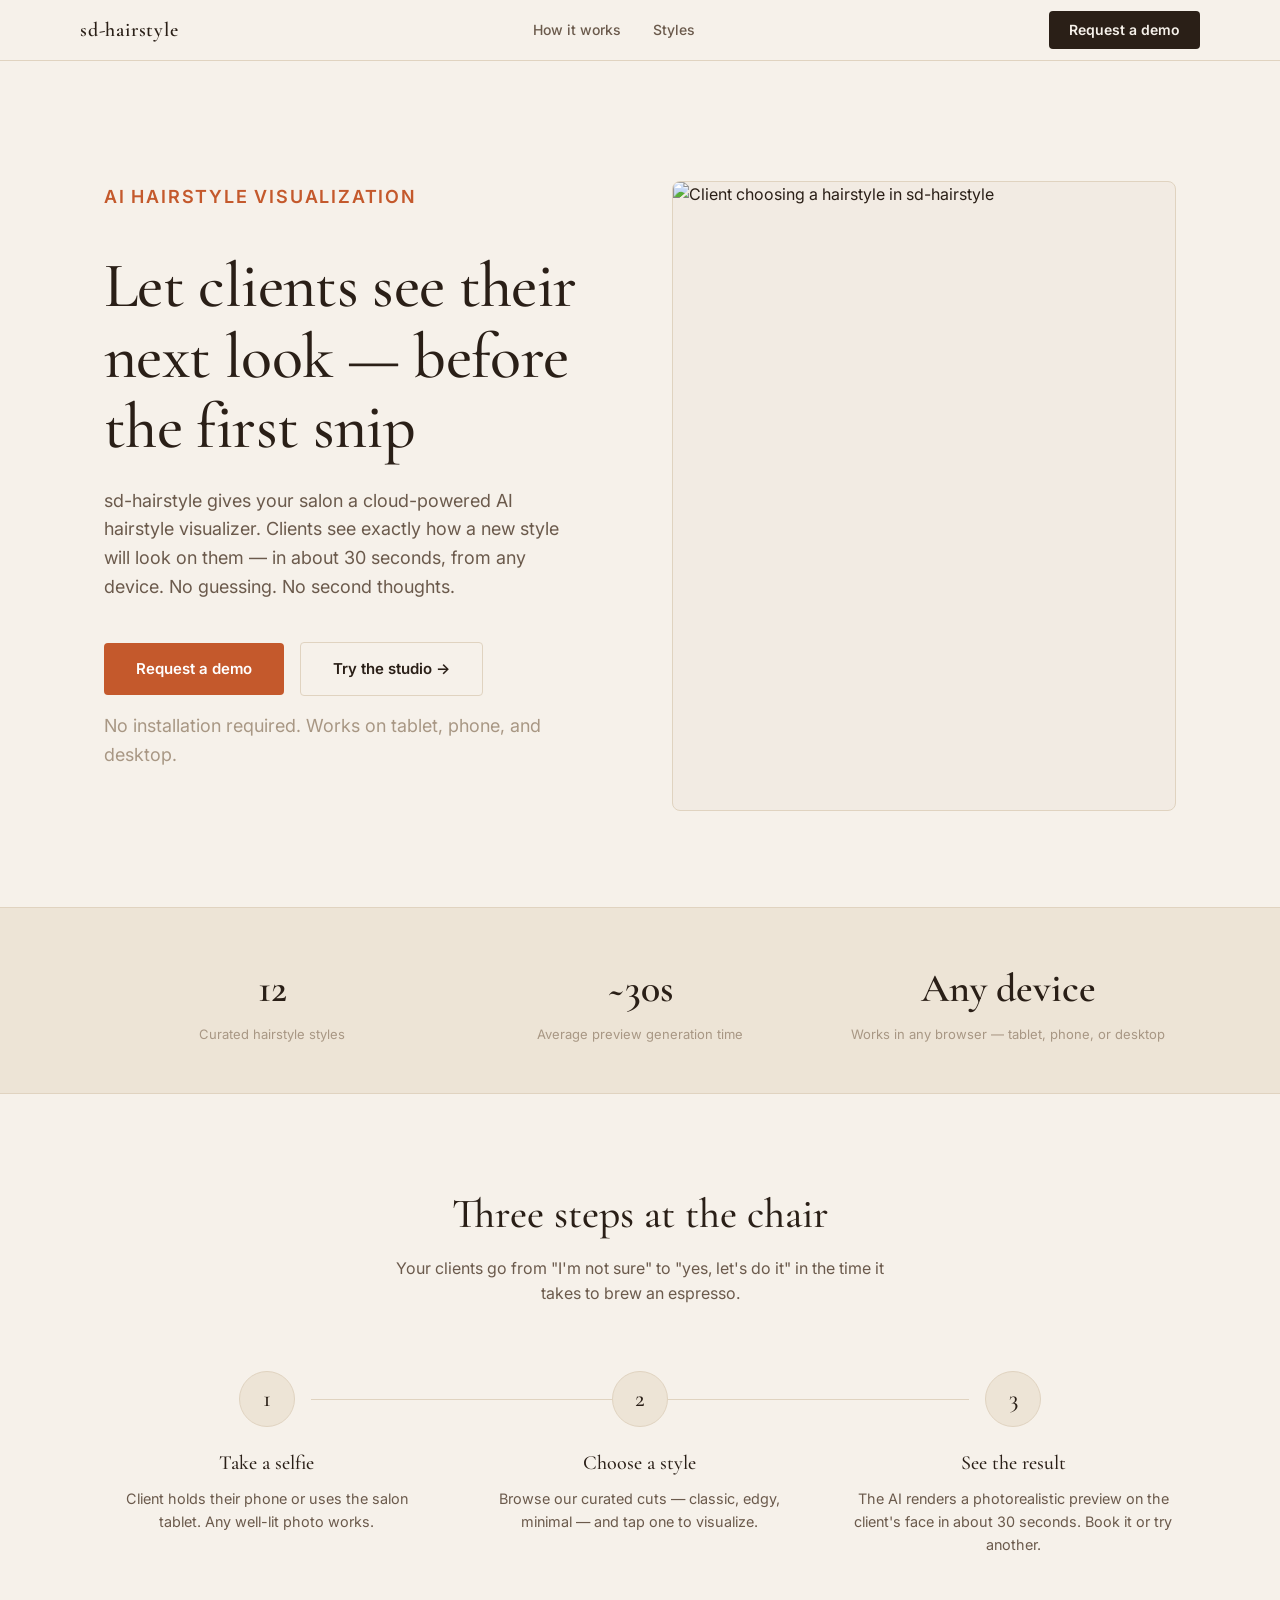
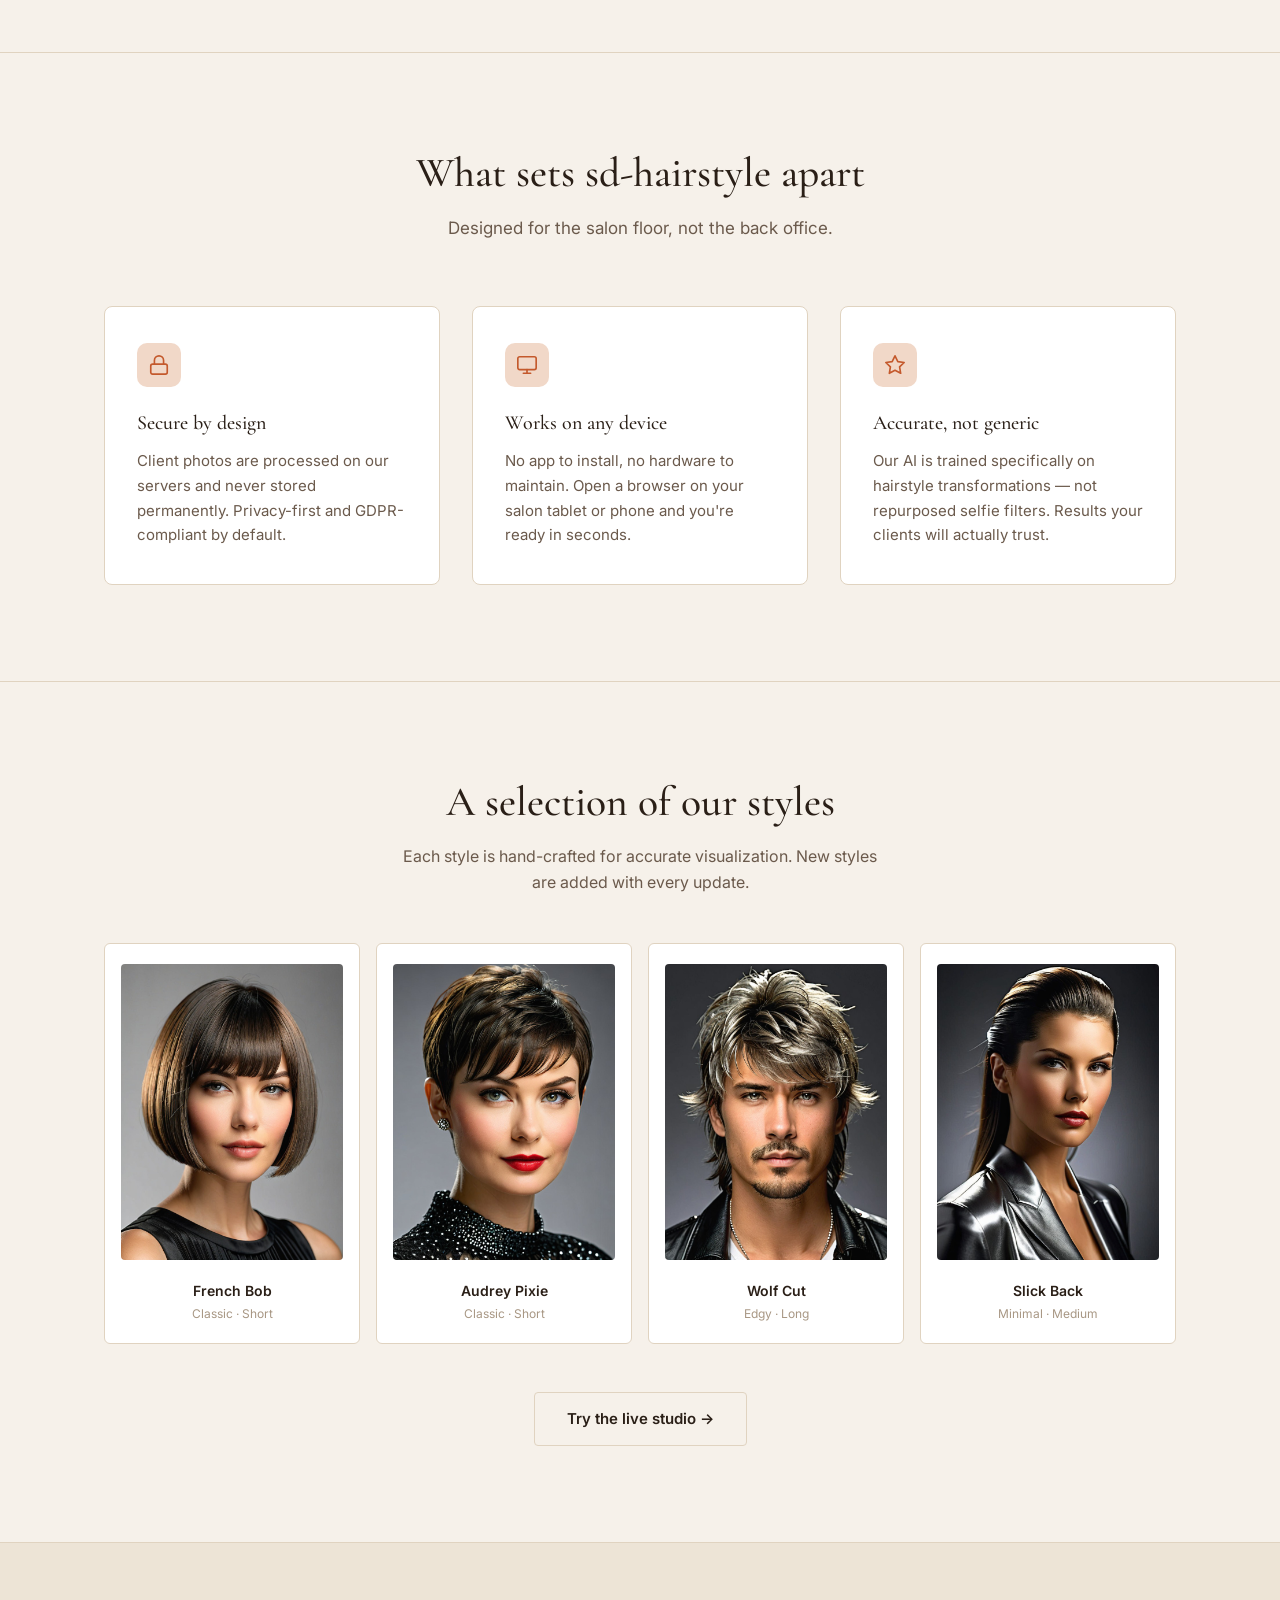
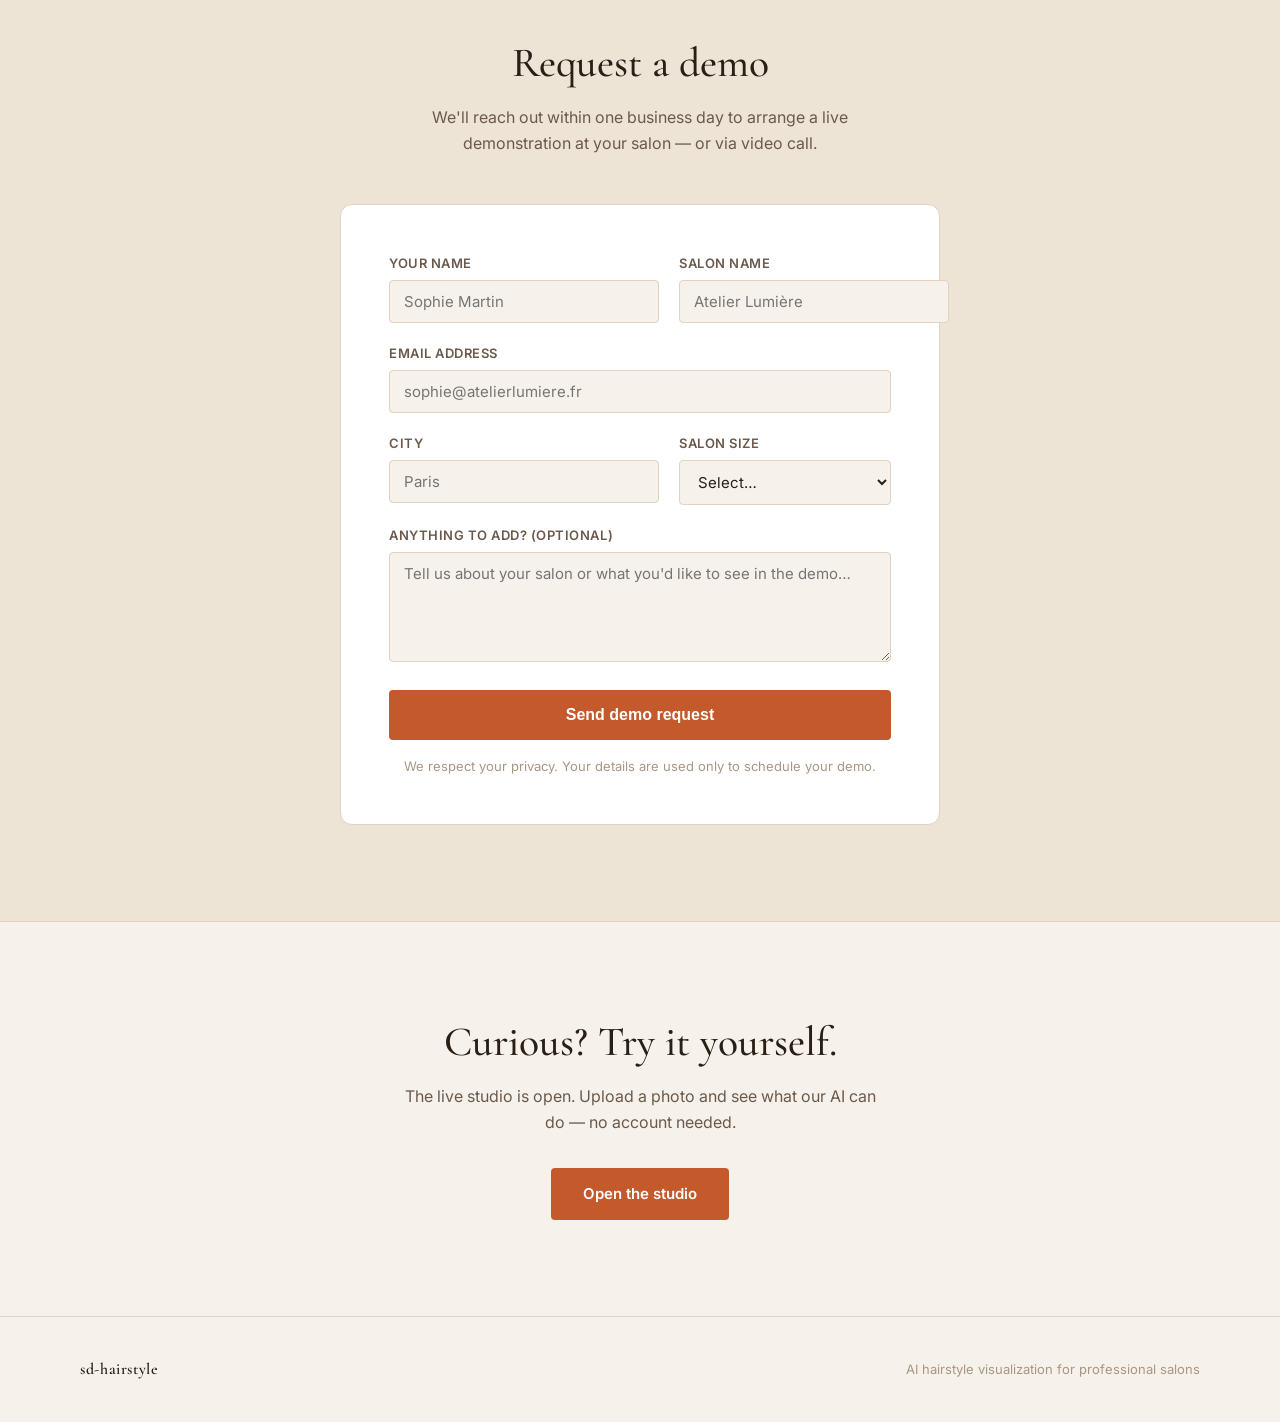
==== commit 19bdbf48: "Reposition landing page for web service model - Rename Maison Coupe → sd-hairstyle throughout - Repl" ====
--- a/public/index.html
+++ b/public/index.html
@@ -3,7 +3,7 @@
 <head>
   <meta charset="utf-8" />
   <meta name="viewport" content="width=device-width, initial-scale=1" />
-  <title>Maison Coupe — AI Hairstyle Visualization for Salons</title>
+  <title>sd-hairstyle — AI Hairstyle Visualization for Salons</title>
   <link rel="preconnect" href="https://fonts.googleapis.com" />
   <link rel="preconnect" href="https://fonts.gstatic.com" crossorigin />
   <link rel="stylesheet" href="https://fonts.googleapis.com/css2?family=Cormorant+Garamond:ital,wght@0,400;0,500;0,600;1,400;1,500&family=Inter:wght@400;500;600&display=swap" />
@@ -99,7 +99,7 @@
     .hero-note { font-size: .8125rem; color: var(--ink-faint); }
 
     .hero-visual {
-      background: var(--bg-soft);
+      background: #f2ebe3;
       border: 1px solid var(--line);
       border-radius: 8px;
       aspect-ratio: 4/5;
@@ -357,12 +357,10 @@
 <!-- ── Navigation ──────────────────────────────────────────────── -->
 <nav>
   <div class="nav-inner">
-    <a class="nav-logo" href="/">MAISON COUPE</a>
+    <a class="nav-logo" href="/">sd-hairstyle</a>
     <ul class="nav-links">
-      <li><a href="#features">Features</a></li>
       <li><a href="#how-it-works">How it works</a></li>
       <li><a href="#styles">Styles</a></li>
-      <li><a href="#pricing">Pricing</a></li>
     </ul>
     <a class="nav-cta" href="#demo">Request a demo</a>
   </div>
@@ -375,12 +373,17 @@
       <div class="hero-copy">
         <p class="hero-eyebrow">AI Hairstyle Visualization</p>
         <h1>Let clients see their next look — before the first snip</h1>
-        <p>Maison Coupe gives your salon a private, on-premise AI that shows clients exactly how a new hairstyle will look on them. No subscriptions. No cloud uploads. Just confident clients and fewer second thoughts.</p>
+        <p>sd-hairstyle gives your salon a cloud-powered AI hairstyle visualizer. Clients see exactly how a new style will look on them — in about 30 seconds, from any device. No guessing. No second thoughts.</p>
         <div class="hero-actions">
           <a class="btn btn-primary" href="#demo">Request a demo</a>
           <a class="btn btn-ghost" href="/studio">Try the studio →</a>
         </div>
-        <p class="hero-note" style="margin-top: 16px;">Ships with a pre-configured GPU workstation. Plug in and start.</p>
+        <p class="hero-note" style="margin-top: 16px;">No installation required. Works on tablet, phone, and desktop.</p>
+      </div>
+      <div class="hero-visual">
+        <img src="https://raw.githubusercontent.com/alx/sd-hairstyle/gh-pages/static/landing_choose_look.png"
+             alt="Client choosing a hairstyle in sd-hairstyle"
+             style="width:100%; height:100%; object-fit:contain; display:block;" />
       </div>
     </div>
   </div>
@@ -395,49 +398,17 @@
         <div class="stat-label">Curated hairstyle styles</div>
       </div>
       <div>
-        <div class="stat-number">&lt;10s</div>
+        <div class="stat-number">~30s</div>
         <div class="stat-label">Average preview generation time</div>
       </div>
       <div>
-        <div class="stat-number">100%</div>
-        <div class="stat-label">On-premise — client data never leaves your salon</div>
+        <div class="stat-number">Any device</div>
+        <div class="stat-label">Works in any browser — tablet, phone, or desktop</div>
       </div>
     </div>
   </div>
 </div>
 
-<!-- ── Features ─────────────────────────────────────────────────── -->
-<section id="features">
-  <div class="wrap">
-    <div class="features-header">
-      <h2>Built for salons, not data centers</h2>
-      <p>Everything runs locally on a dedicated GPU workstation. Fast, private, and completely yours.</p>
-    </div>
-    <div class="features-grid">
-      <div class="feature-card">
-        <div class="feature-icon">
-          <svg viewBox="0 0 24 24"><path d="M12 2a5 5 0 1 1 0 10A5 5 0 0 1 12 2zm0 12c5.33 0 8 2.67 8 4v2H4v-2c0-1.33 2.67-4 8-4z" stroke-linecap="round" stroke-linejoin="round"/></svg>
-        </div>
-        <h3>Instant client consultations</h3>
-        <p>Upload a selfie, pick a style, and show a photorealistic preview in seconds — right at the styling chair. No more guessing or flipping through magazines.</p>
-      </div>
-      <div class="feature-card">
-        <div class="feature-icon">
-          <svg viewBox="0 0 24 24"><rect x="3" y="11" width="18" height="11" rx="2"/><path d="M7 11V7a5 5 0 0 1 10 0v4" stroke-linecap="round" stroke-linejoin="round"/></svg>
-        </div>
-        <h3>Fully private, no cloud</h3>
-        <p>All processing happens on hardware inside your salon. Client photos are never sent to external servers, never stored permanently, never shared. Compliance is effortless.</p>
-      </div>
-      <div class="feature-card">
-        <div class="feature-icon">
-          <svg viewBox="0 0 24 24"><circle cx="12" cy="12" r="10"/><path d="M12 6v6l4 2" stroke-linecap="round" stroke-linejoin="round"/></svg>
-        </div>
-        <h3>Zero recurring costs</h3>
-        <p>One purchase, one setup, zero monthly fees. After delivery your system runs independently — no API keys to renew, no subscription tiers, no usage caps.</p>
-      </div>
-    </div>
-  </div>
-</section>
 
 <!-- ── How it works ──────────────────────────────────────────────── -->
 <section id="how-it-works">
@@ -455,44 +426,46 @@
       <div class="step">
         <div class="step-num">2</div>
         <h3>Choose a style</h3>
-        <p>Browse 12 curated cuts — classic, edgy, minimal — and tap one to visualize.</p>
+        <p>Browse our curated cuts — classic, edgy, minimal — and tap one to visualize.</p>
       </div>
       <div class="step">
         <div class="step-num">3</div>
         <h3>See the result</h3>
-        <p>The AI renders a photorealistic preview on the client's face in seconds. Book it or try another.</p>
+        <p>The AI renders a photorealistic preview on the client's face in about 30 seconds. Book it or try another.</p>
       </div>
     </div>
   </div>
 </section>
 
-<!-- ── Benefits ──────────────────────────────────────────────────── -->
-<section class="benefits">
+
+<!-- ── What sets us apart ────────────────────────────────────────── -->
+<section id="features">
   <div class="wrap">
-    <div class="benefits-header">
-      <h2>Why salons choose Maison Coupe</h2>
-      <p>The ROI shows up in your booking calendar within the first week.</p>
-    </div>
-    <div class="benefits-grid">
-      <div class="benefit-item">
-        <span class="benefit-num">01</span>
-        <h3>Reduce consultation time by half</h3>
-        <p>Stop spending 20 minutes describing what a lob looks like. Show it. Clients decide faster when they can see.</p>
-      </div>
-      <div class="benefit-item">
-        <span class="benefit-num">02</span>
-        <h3>Increase premium service conversion</h3>
-        <p>Clients are significantly more likely to commit to a dramatic change — color, major cut, texture — after seeing a realistic preview.</p>
-      </div>
-      <div class="benefit-item">
-        <span class="benefit-num">03</span>
-        <h3>Stand out from every competitor</h3>
-        <p>AI hairstyle visualization is still rare in salons. Offering it signals that your salon invests in the client experience.</p>
-      </div>
-      <div class="benefit-item">
-        <span class="benefit-num">04</span>
-        <h3>Works with your existing hardware</h3>
-        <p>No iPads to replace, no new software subscriptions. We deliver a ready-to-run workstation that plugs into your network in under five minutes.</p>
+    <div class="features-header">
+      <h2>What sets sd-hairstyle apart</h2>
+      <p>Designed for the salon floor, not the back office.</p>
+    </div>
+    <div class="features-grid">
+      <div class="feature-card">
+        <div class="feature-icon">
+          <svg viewBox="0 0 24 24"><rect x="3" y="11" width="18" height="11" rx="2"/><path d="M7 11V7a5 5 0 0 1 10 0v4" stroke-linecap="round" stroke-linejoin="round"/></svg>
+        </div>
+        <h3>Secure by design</h3>
+        <p>Client photos are processed on our servers and never stored permanently. Privacy-first and GDPR-compliant by default.</p>
+      </div>
+      <div class="feature-card">
+        <div class="feature-icon">
+          <svg viewBox="0 0 24 24"><rect x="2" y="3" width="20" height="14" rx="2"/><path d="M8 21h8M12 17v4" stroke-linecap="round" stroke-linejoin="round"/></svg>
+        </div>
+        <h3>Works on any device</h3>
+        <p>No app to install, no hardware to maintain. Open a browser on your salon tablet or phone and you're ready in seconds.</p>
+      </div>
+      <div class="feature-card">
+        <div class="feature-icon">
+          <svg viewBox="0 0 24 24"><path d="M12 2l3.09 6.26L22 9.27l-5 4.87 1.18 6.88L12 17.77l-6.18 3.25L7 14.14 2 9.27l6.91-1.01L12 2z" stroke-linecap="round" stroke-linejoin="round"/></svg>
+        </div>
+        <h3>Accurate, not generic</h3>
+        <p>Our AI is trained specifically on hairstyle transformations — not repurposed selfie filters. Results your clients will actually trust.</p>
       </div>
     </div>
   </div>
@@ -502,8 +475,8 @@
 <section id="styles">
   <div class="wrap">
     <div class="catalog-header">
-      <h2>12 curated styles, ready to visualize</h2>
-      <p>Each style is hand-crafted for accurate visualization — not generic AI templates. New styles ship with software updates.</p>
+      <h2>A selection of our styles</h2>
+      <p>Each style is hand-crafted for accurate visualization. New styles are added with every update.</p>
     </div>
     <div class="catalog-grid">
       <div class="catalog-item">
@@ -512,34 +485,9 @@
         <div class="catalog-item-mood">Classic · Short</div>
       </div>
       <div class="catalog-item">
-        <img class="catalog-img" src="static/haircuts/sidepart.jpg" alt="Side Part" loading="lazy" />
-        <div class="catalog-item-name">Side Part</div>
-        <div class="catalog-item-mood">Classic · Medium</div>
-      </div>
-      <div class="catalog-item">
         <img class="catalog-img" src="static/haircuts/pixie.jpg" alt="Audrey Pixie" loading="lazy" />
         <div class="catalog-item-name">Audrey Pixie</div>
         <div class="catalog-item-mood">Classic · Short</div>
-      </div>
-      <div class="catalog-item">
-        <img class="catalog-img" src="static/haircuts/lob.jpg" alt="Layered Lob" loading="lazy" />
-        <div class="catalog-item-name">Layered Lob</div>
-        <div class="catalog-item-mood">Classic · Medium</div>
-      </div>
-      <div class="catalog-item">
-        <img class="catalog-img" src="static/haircuts/mullet.jpg" alt="Modern Mullet" loading="lazy" />
-        <div class="catalog-item-name">Modern Mullet</div>
-        <div class="catalog-item-mood">Edgy · Medium</div>
-      </div>
-      <div class="catalog-item">
-        <img class="catalog-img" src="static/haircuts/fade.jpg" alt="Skin Fade" loading="lazy" />
-        <div class="catalog-item-name">Skin Fade</div>
-        <div class="catalog-item-mood">Edgy · Short</div>
-      </div>
-      <div class="catalog-item">
-        <img class="catalog-img" src="static/haircuts/asym.jpg" alt="Asymmetric Shag" loading="lazy" />
-        <div class="catalog-item-name">Asymmetric Shag</div>
-        <div class="catalog-item-mood">Edgy · Medium</div>
       </div>
       <div class="catalog-item">
         <img class="catalog-img" src="static/haircuts/wolf.jpg" alt="Wolf Cut" loading="lazy" />
@@ -551,21 +499,6 @@
         <div class="catalog-item-name">Slick Back</div>
         <div class="catalog-item-mood">Minimal · Medium</div>
       </div>
-      <div class="catalog-item">
-        <img class="catalog-img" src="static/haircuts/crop.jpg" alt="French Crop" loading="lazy" />
-        <div class="catalog-item-name">French Crop</div>
-        <div class="catalog-item-mood">Minimal · Short</div>
-      </div>
-      <div class="catalog-item">
-        <img class="catalog-img" src="static/haircuts/curtain.jpg" alt="Curtain Bangs" loading="lazy" />
-        <div class="catalog-item-name">Curtain Bangs</div>
-        <div class="catalog-item-mood">Minimal · Long</div>
-      </div>
-      <div class="catalog-item">
-        <img class="catalog-img" src="static/haircuts/blunt.jpg" alt="Blunt One-Length" loading="lazy" />
-        <div class="catalog-item-name">Blunt One-Length</div>
-        <div class="catalog-item-mood">Minimal · Long</div>
-      </div>
     </div>
     <div style="text-align:center; margin-top: 48px;">
       <a class="btn btn-ghost" href="/studio">Try the live studio →</a>
@@ -573,34 +506,6 @@
   </div>
 </section>
 
-<!-- ── Pricing ────────────────────────────────────────────────────── -->
-<section id="pricing">
-  <div class="wrap">
-    <div class="pricing-header">
-      <h2>Simple, transparent pricing</h2>
-      <p>One custom installation, fully yours. No seat licences, no monthly bills, no surprises.</p>
-    </div>
-    <div class="pricing-card">
-      <div class="pricing-top">
-        <h3>Salon Custom Instance</h3>
-        <p>A dedicated system configured for your salon and delivered ready to run.</p>
-        <div class="pricing-price">Custom <span>/ one-time</span></div>
-        <p style="font-size:.8125rem; margin-top: 4px; opacity:.5;">Contact us for a quote tailored to your setup</p>
-      </div>
-      <div class="pricing-body">
-        <ul class="pricing-features">
-          <li>Pre-configured GPU workstation, shipped and installed</li>
-          <li>All 12 hairstyle styles included, more on request</li>
-          <li>On-site setup and staff walkthrough</li>
-          <li>12 months of software updates and support</li>
-          <li>White-label option — your salon branding, not ours</li>
-          <li>Client data never leaves your premises</li>
-        </ul>
-        <a class="btn btn-primary pricing-cta" href="#demo">Request a quote</a>
-      </div>
-    </div>
-  </div>
-</section>
 
 <!-- ── Demo request form ─────────────────────────────────────────── -->
 <section class="form-section" id="demo">
@@ -673,7 +578,7 @@
 <!-- ── Footer ────────────────────────────────────────────────────── -->
 <footer>
   <div class="footer-inner">
-    <span class="footer-brand">MAISON COUPE</span>
+    <span class="footer-brand">sd-hairstyle</span>
     <span class="footer-meta">AI hairstyle visualization for professional salons</span>
   </div>
 </footer>
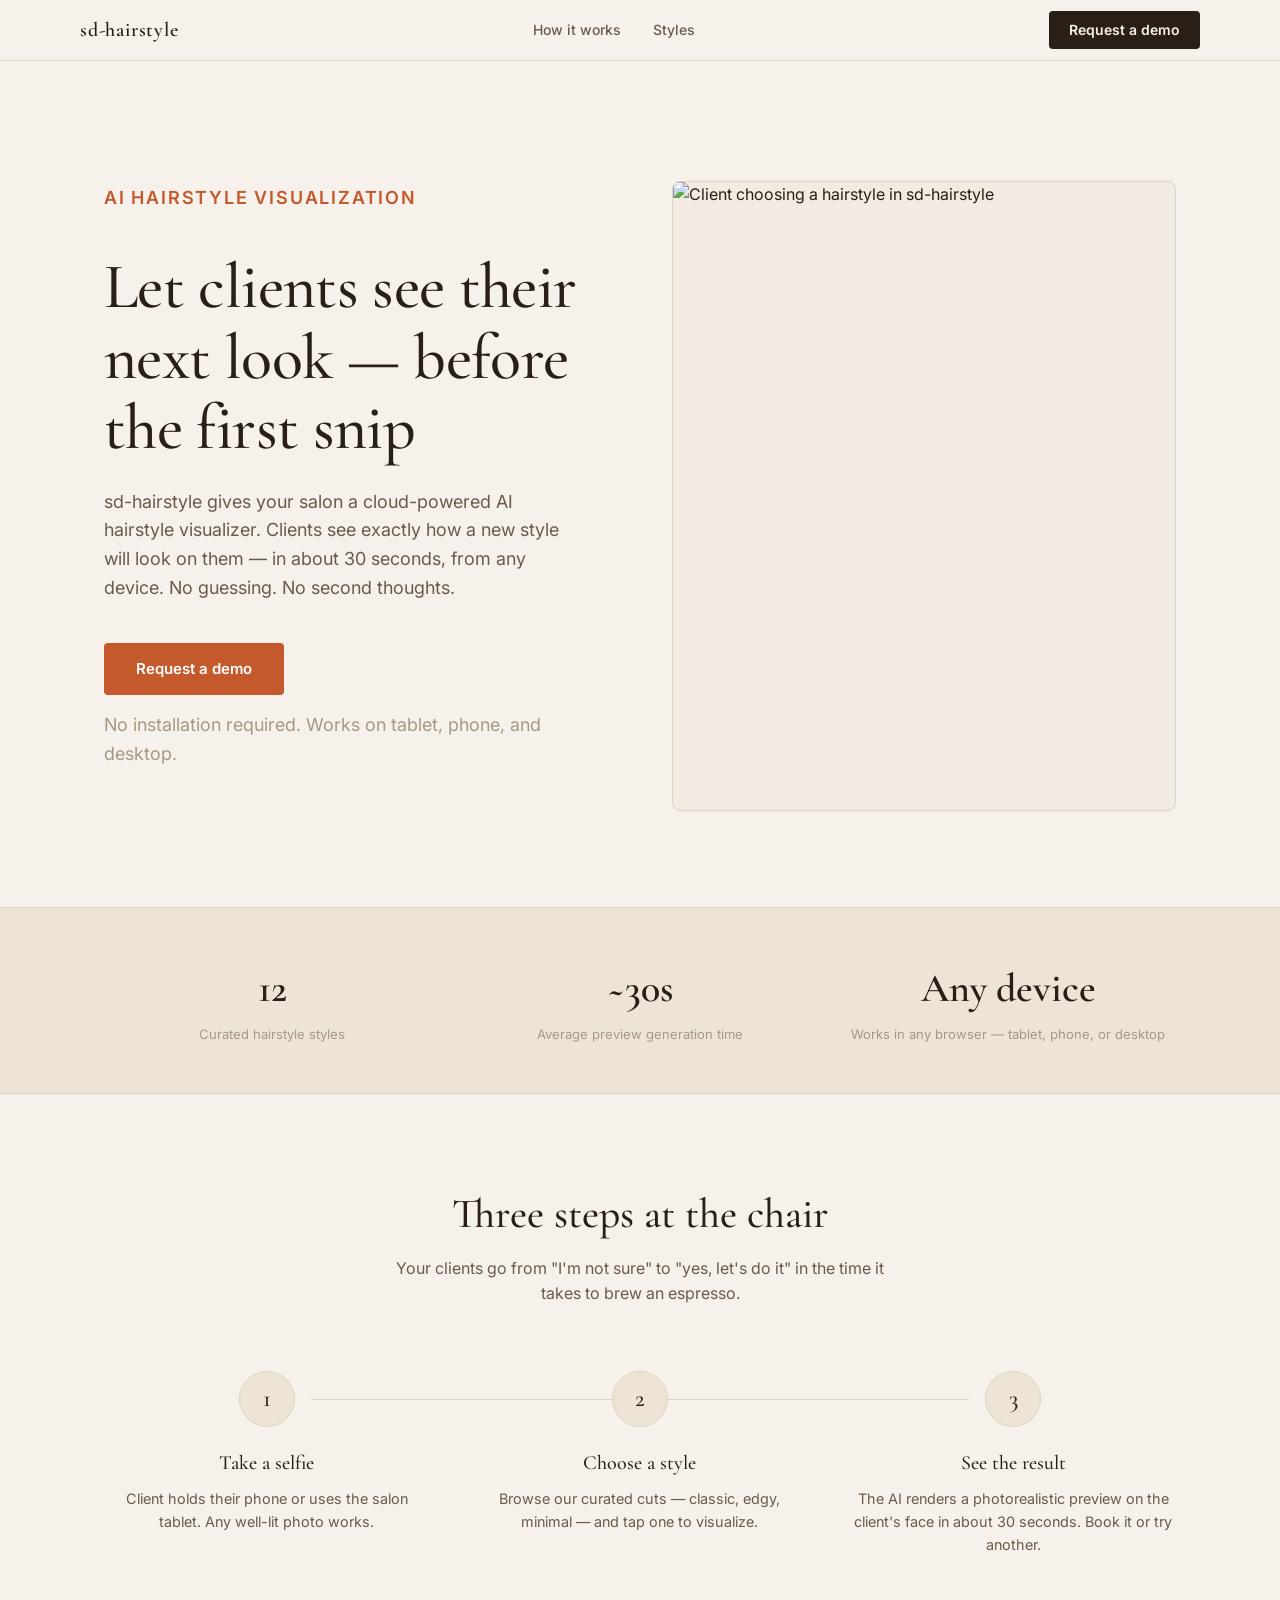
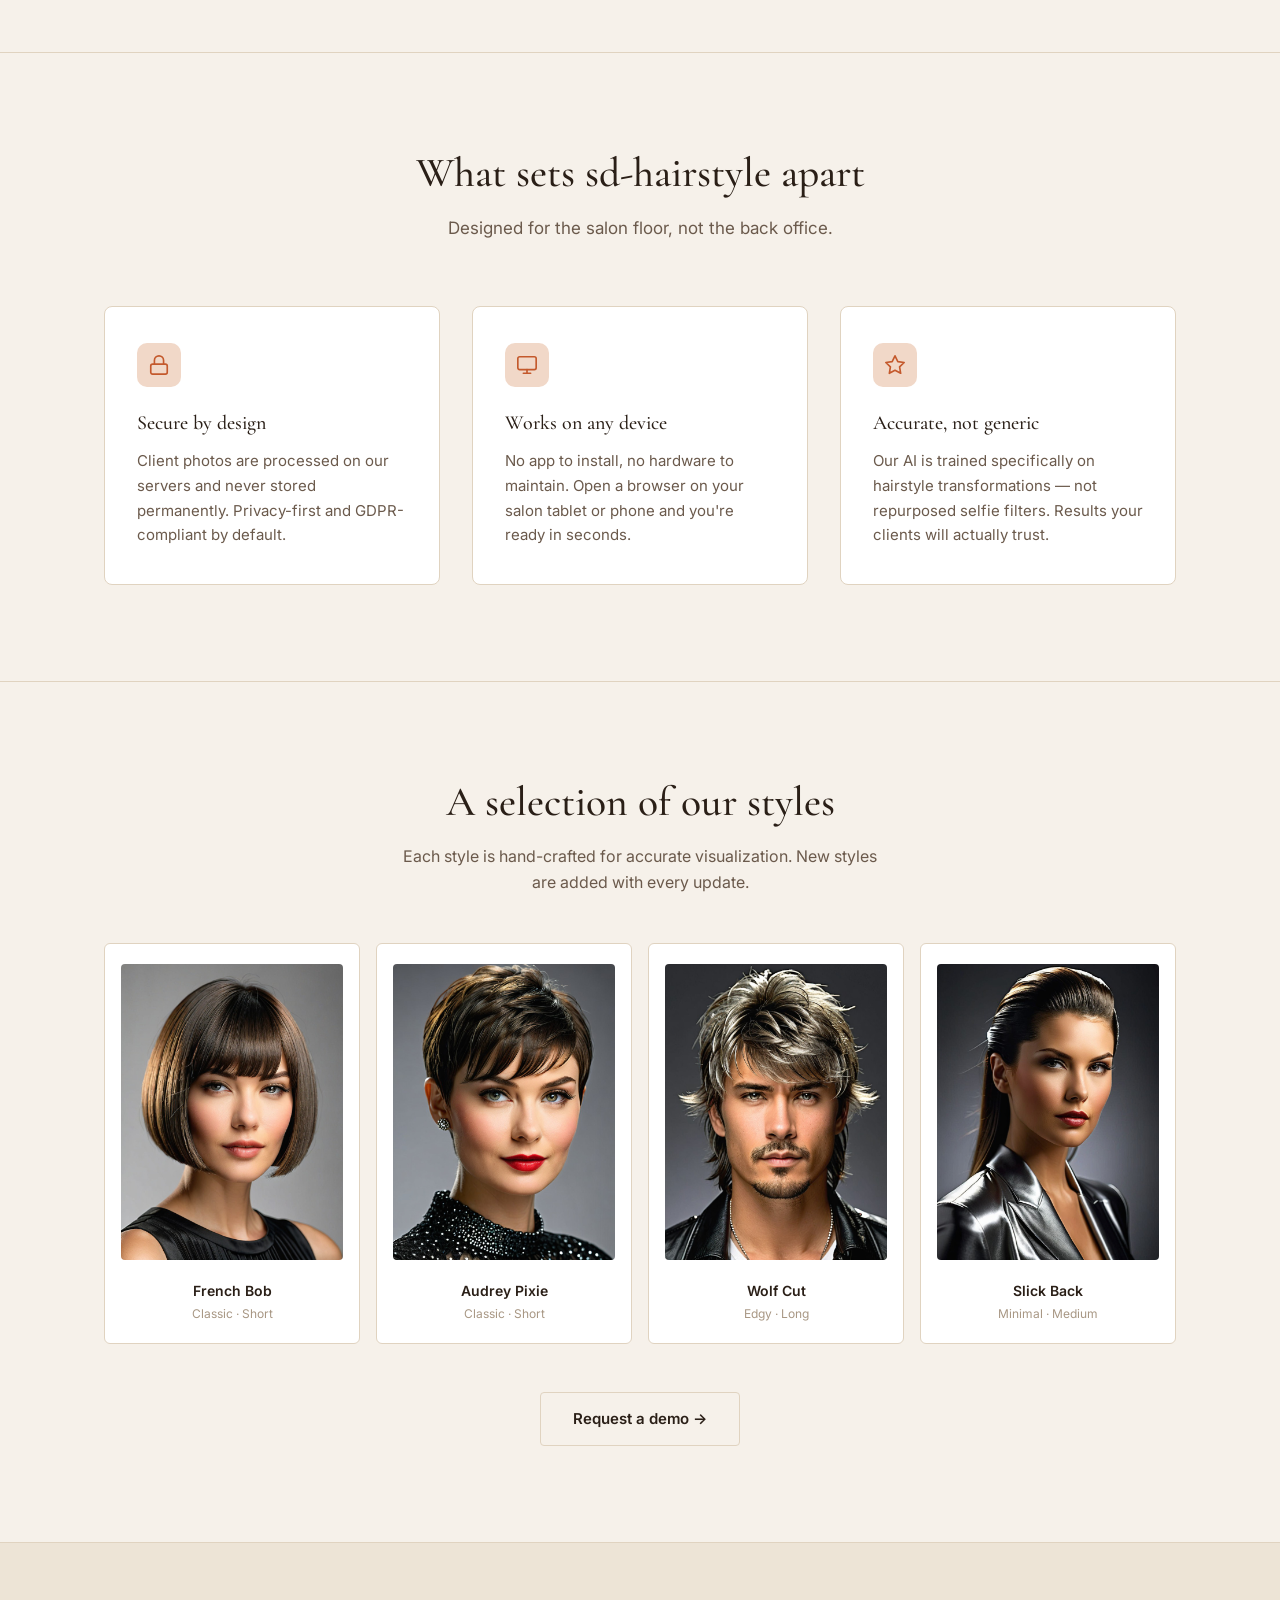
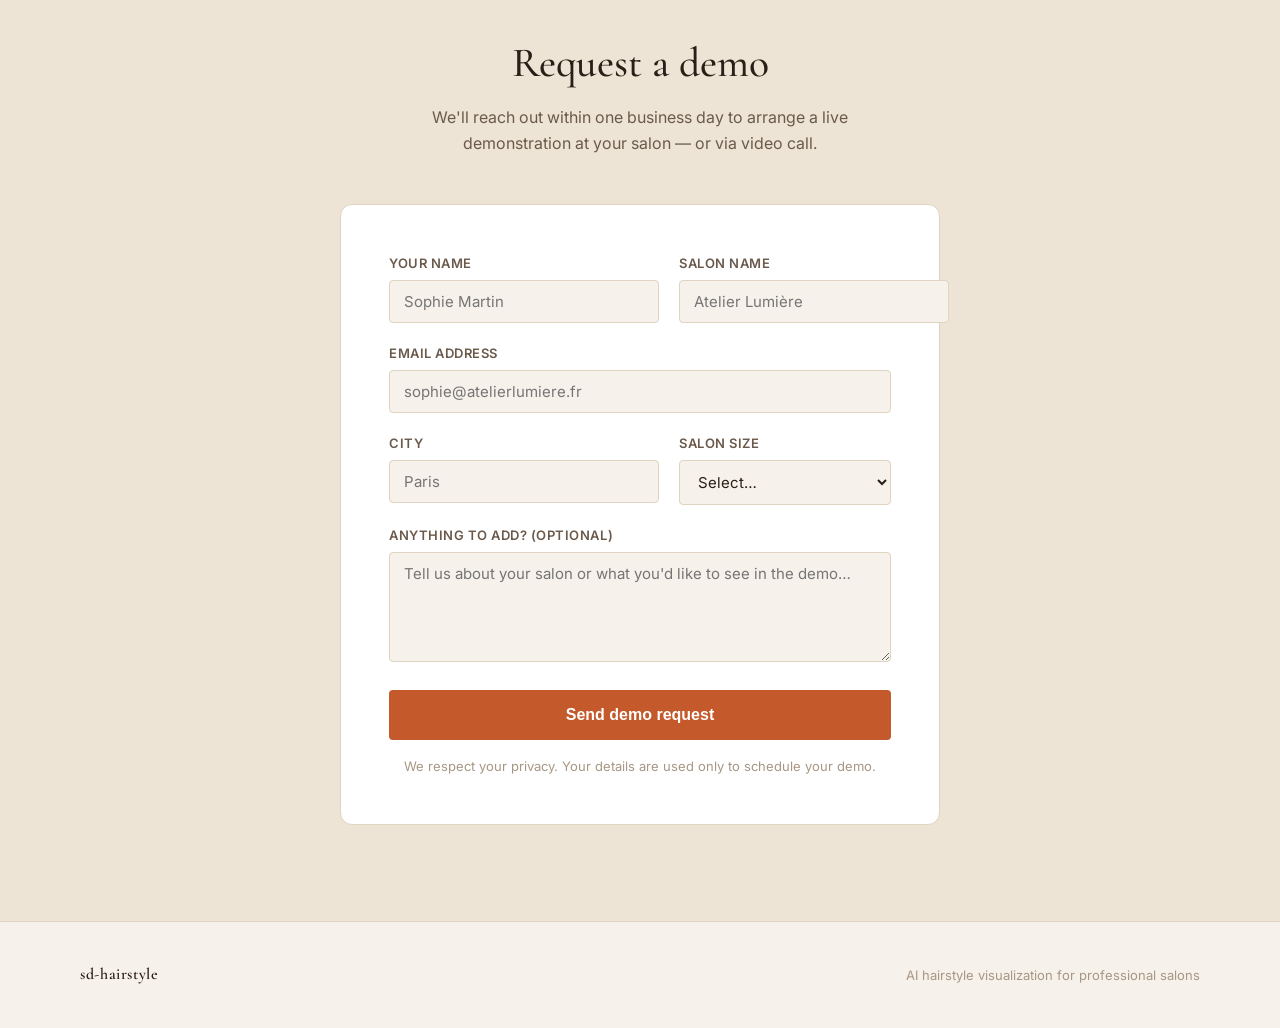
==== commit 64dc1d18: "Merge landing page reposition into gh-pages (no studio links) Brings all copy/design changes from ma" ====
--- a/public/index.html
+++ b/public/index.html
@@ -376,7 +376,6 @@
         <p>sd-hairstyle gives your salon a cloud-powered AI hairstyle visualizer. Clients see exactly how a new style will look on them — in about 30 seconds, from any device. No guessing. No second thoughts.</p>
         <div class="hero-actions">
           <a class="btn btn-primary" href="#demo">Request a demo</a>
-          <a class="btn btn-ghost" href="/studio">Try the studio →</a>
         </div>
         <p class="hero-note" style="margin-top: 16px;">No installation required. Works on tablet, phone, and desktop.</p>
       </div>
@@ -501,7 +500,7 @@
       </div>
     </div>
     <div style="text-align:center; margin-top: 48px;">
-      <a class="btn btn-ghost" href="/studio">Try the live studio →</a>
+      <a class="btn btn-ghost" href="#demo">Request a demo →</a>
     </div>
   </div>
 </section>
@@ -564,16 +563,6 @@
   </div>
 </section>
 
-<!-- ── Studio teaser ─────────────────────────────────────────────── -->
-<section>
-  <div class="wrap">
-    <div class="studio-teaser">
-      <h2>Curious? Try it yourself.</h2>
-      <p>The live studio is open. Upload a photo and see what our AI can do — no account needed.</p>
-      <a class="btn btn-primary" href="/studio">Open the studio</a>
-    </div>
-  </div>
-</section>
 
 <!-- ── Footer ────────────────────────────────────────────────────── -->
 <footer>
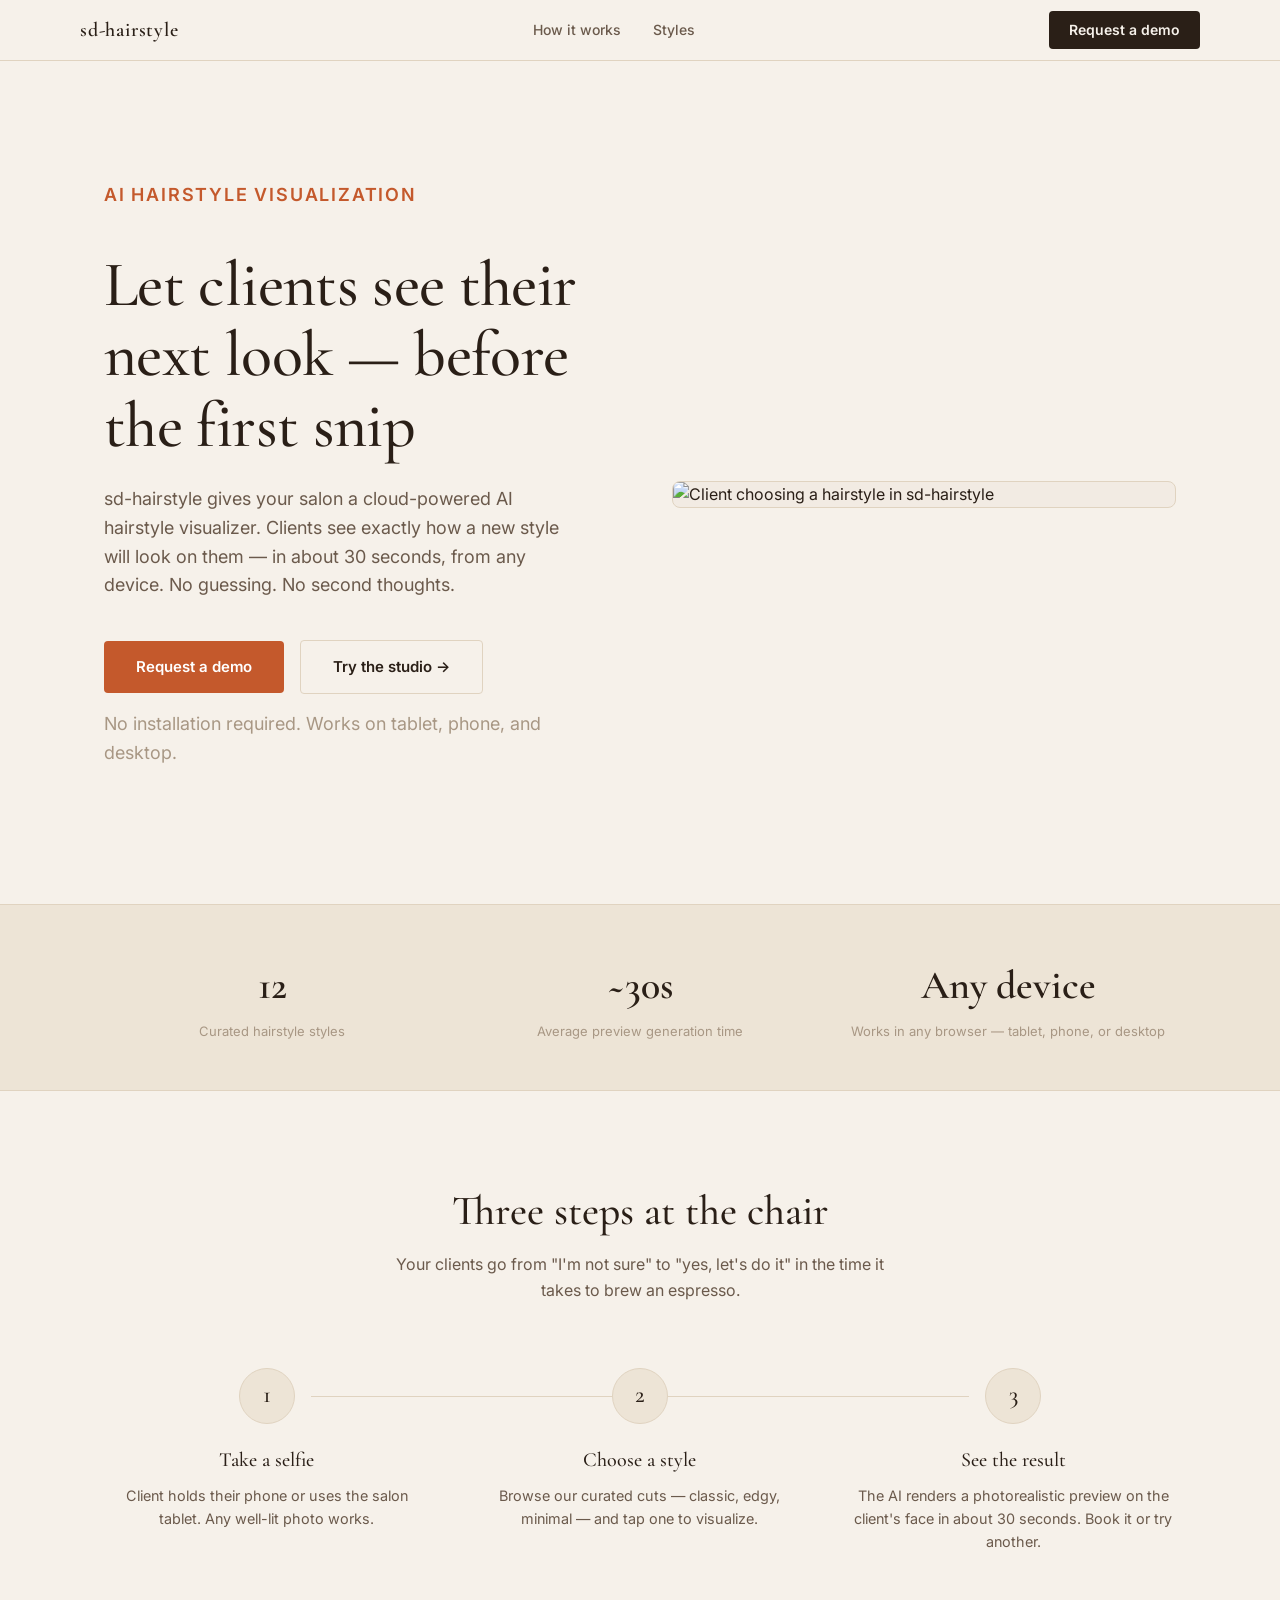
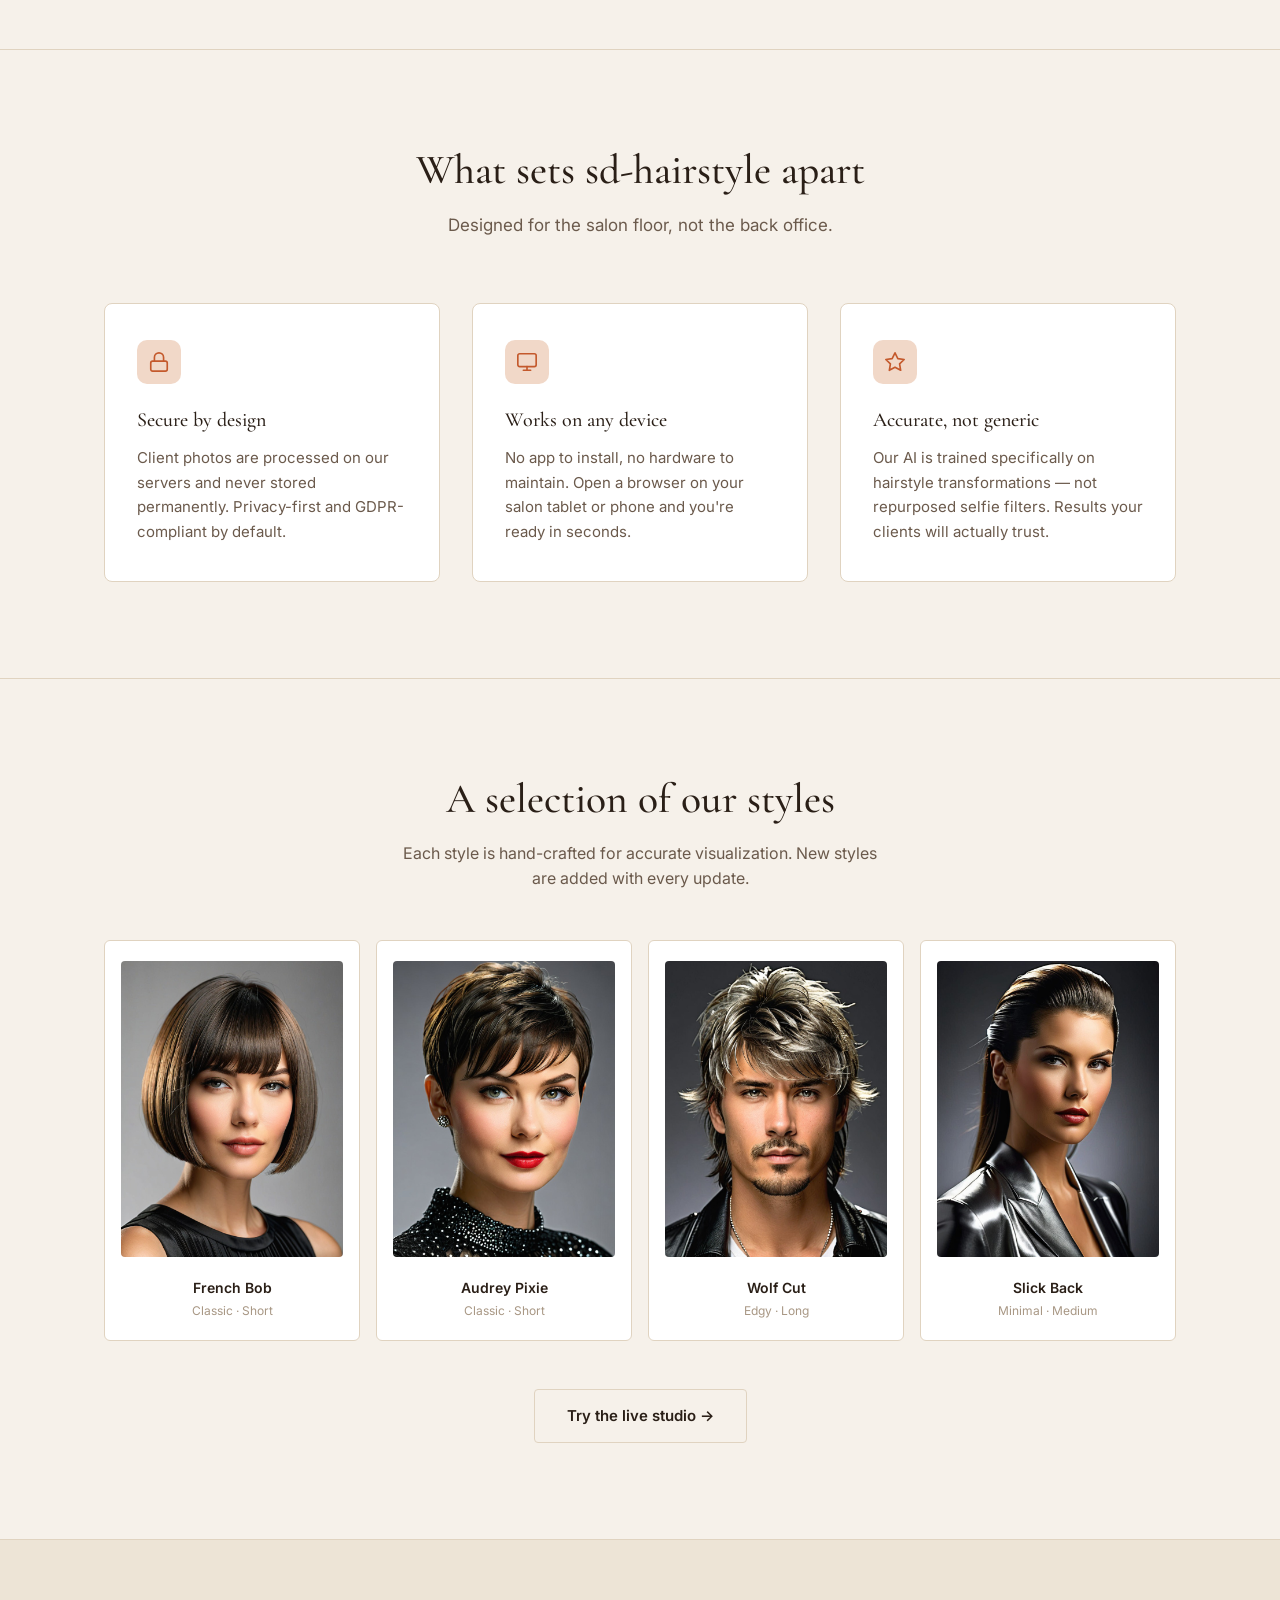
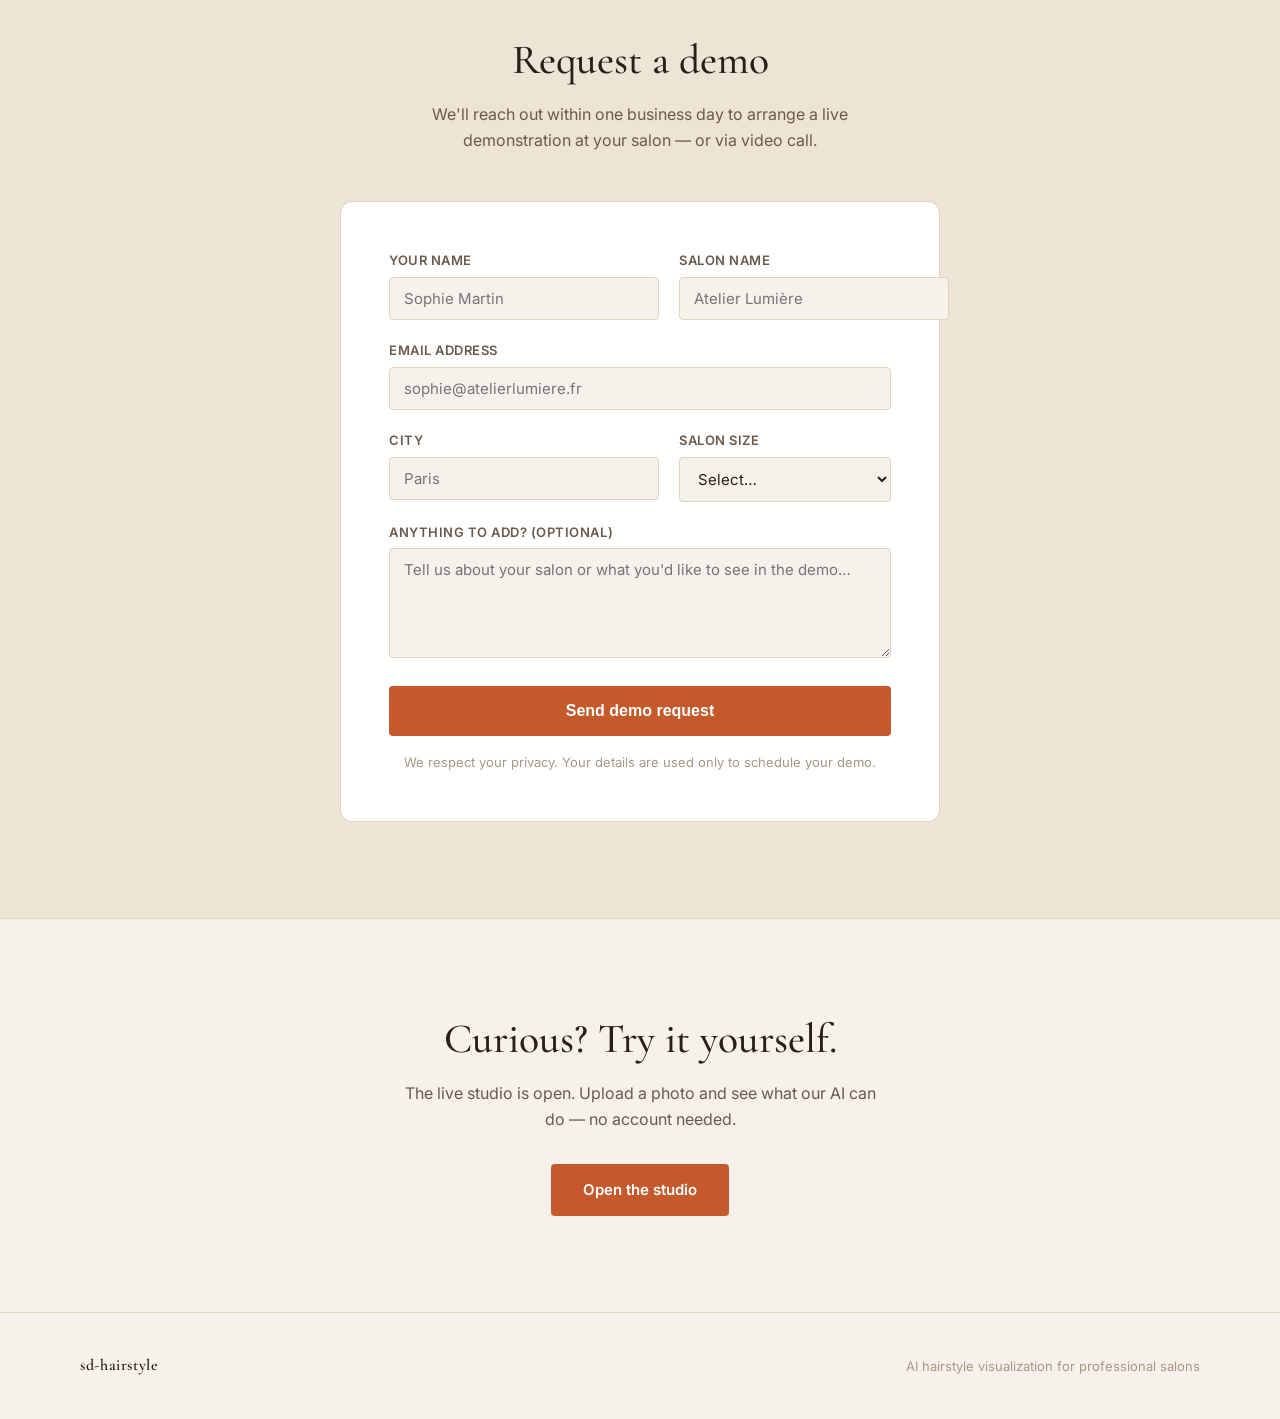
==== commit 1f448bae: "fix: .hero-visual aspect ratio" ====
--- a/public/index.html
+++ b/public/index.html
@@ -102,7 +102,6 @@
       background: #f2ebe3;
       border: 1px solid var(--line);
       border-radius: 8px;
-      aspect-ratio: 4/5;
       display: flex; flex-direction: column;
       overflow: hidden;
       position: relative;
@@ -332,7 +331,6 @@
     /* ── Responsive ──────────────────────────────────────────── */
     @media (max-width: 900px) {
       .hero               { grid-template-columns: 1fr; }
-      .hero-visual        { aspect-ratio: 16/9; }
       .features-grid      { grid-template-columns: 1fr; gap: 20px; }
       .steps              { grid-template-columns: 1fr; gap: 32px; }
       .steps::before      { display: none; }
@@ -376,6 +374,7 @@
         <p>sd-hairstyle gives your salon a cloud-powered AI hairstyle visualizer. Clients see exactly how a new style will look on them — in about 30 seconds, from any device. No guessing. No second thoughts.</p>
         <div class="hero-actions">
           <a class="btn btn-primary" href="#demo">Request a demo</a>
+          <a class="btn btn-ghost" href="/studio">Try the studio →</a>
         </div>
         <p class="hero-note" style="margin-top: 16px;">No installation required. Works on tablet, phone, and desktop.</p>
       </div>
@@ -500,7 +499,7 @@
       </div>
     </div>
     <div style="text-align:center; margin-top: 48px;">
-      <a class="btn btn-ghost" href="#demo">Request a demo →</a>
+      <a class="btn btn-ghost" href="/studio">Try the live studio →</a>
     </div>
   </div>
 </section>
@@ -563,6 +562,16 @@
   </div>
 </section>
 
+<!-- ── Studio teaser ─────────────────────────────────────────────── -->
+<section>
+  <div class="wrap">
+    <div class="studio-teaser">
+      <h2>Curious? Try it yourself.</h2>
+      <p>The live studio is open. Upload a photo and see what our AI can do — no account needed.</p>
+      <a class="btn btn-primary" href="/studio">Open the studio</a>
+    </div>
+  </div>
+</section>
 
 <!-- ── Footer ────────────────────────────────────────────────────── -->
 <footer>
